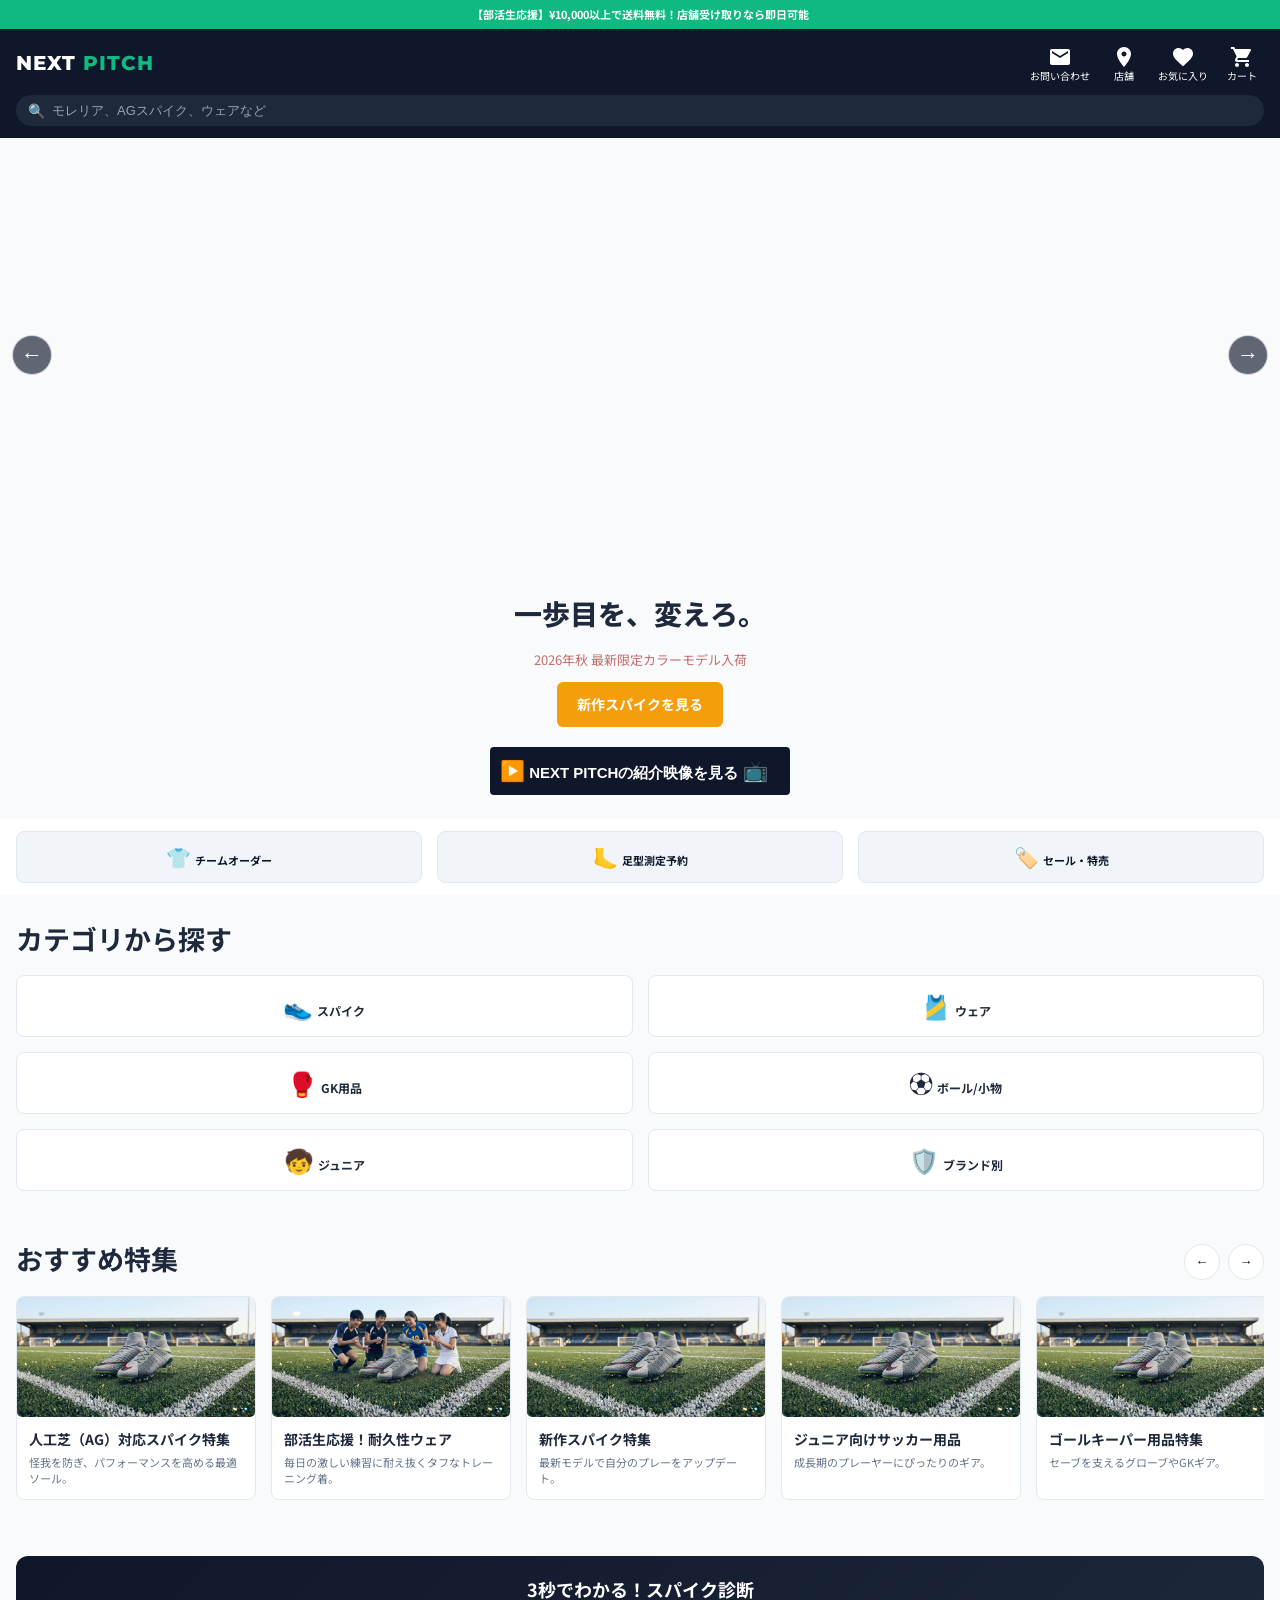
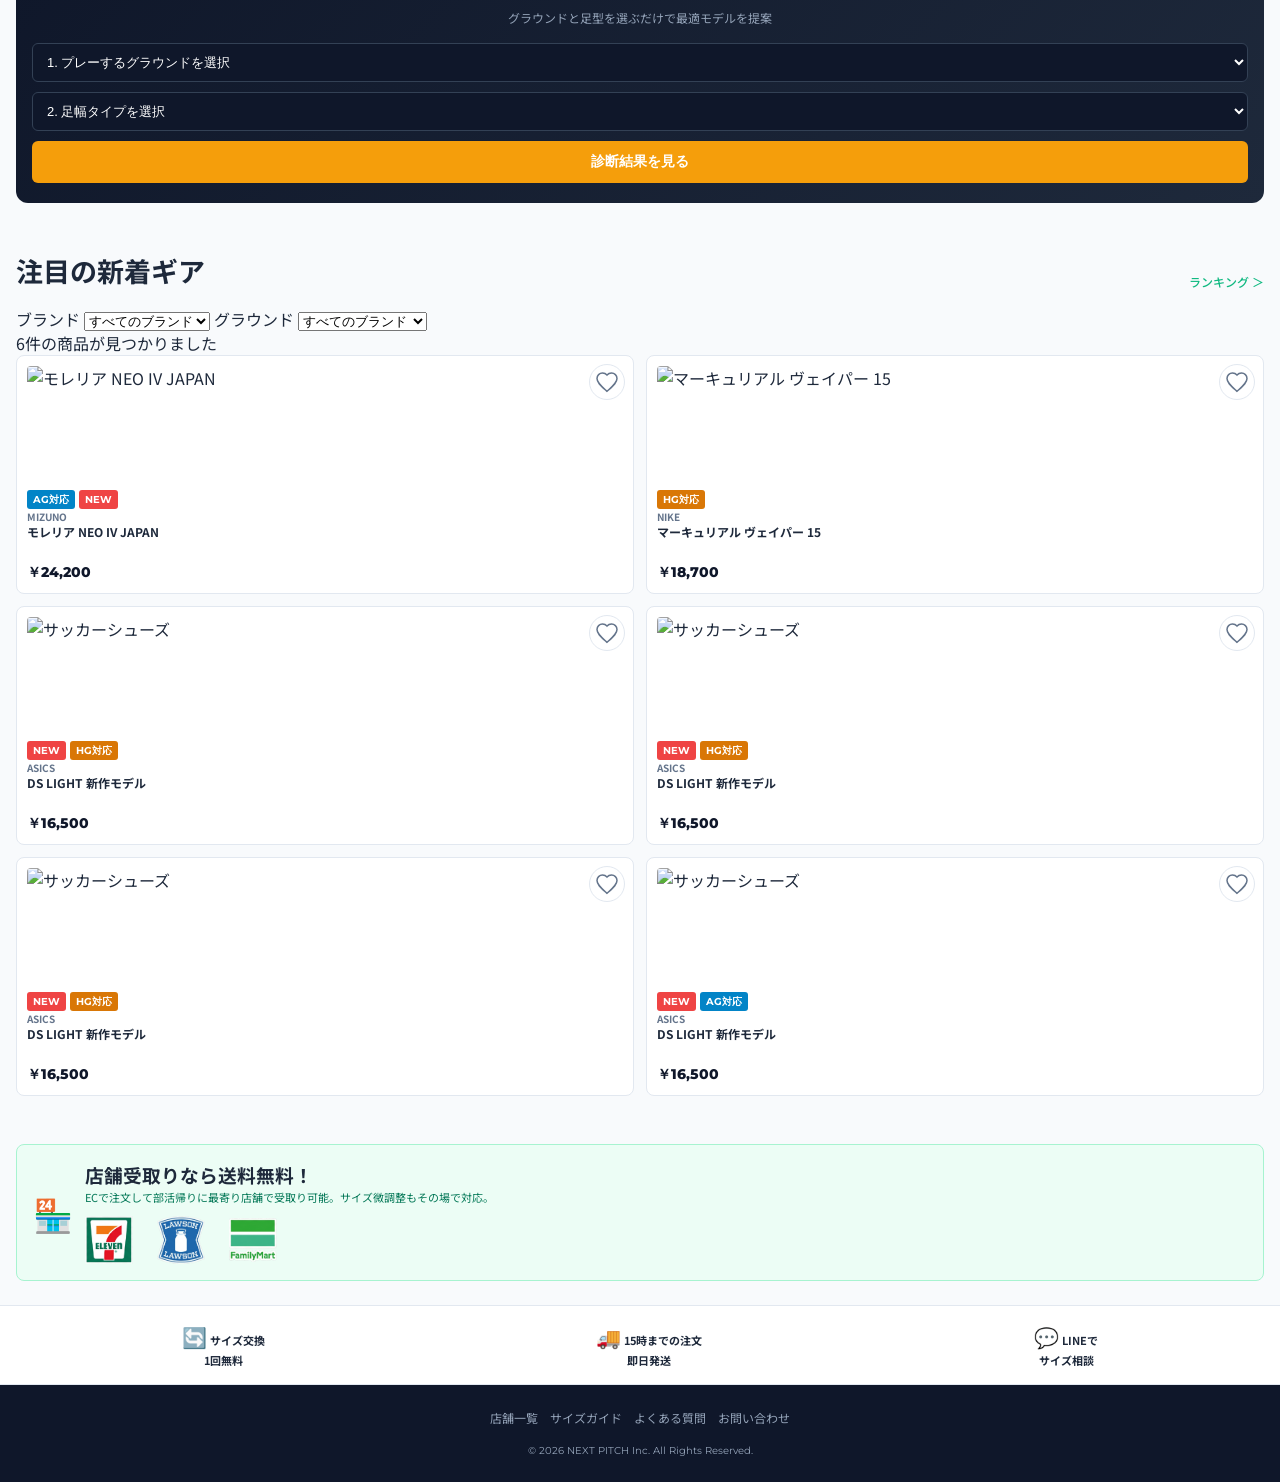
==== index.html @ 06f21513 "first commit" ====
<!DOCTYPE html>
<html lang="ja">

<head>
    <meta charset="UTF-8">
    <meta name="viewport" content="width=device-width, initial-scale=1.0">
    <title>NEXT PITCH | サッカー用品・オムニチャネルEC</title>
    <!-- Google Fonts: Noto Sans JP & Montserrat -->
    <link rel="preconnect" href="https://fonts.googleapis.com">
    <link rel="preconnect" href="https://fonts.gstatic.com" crossorigin>
    <link
        href="https://fonts.googleapis.com/css2?family=Montserrat:wght@700;800&family=Noto+Sans+JP:wght@400;500;700&display=swap"
        rel="stylesheet">
    <link rel="stylesheet" href="https://cdn.jsdelivr.net/npm/swiper@12/swiper-bundle.min.css">
    <!-- 外部CSSファイルの読み込み -->
    <link rel="stylesheet" href="style.css">
    <script src="https://cdn.jsdelivr.net/npm/swiper@12/swiper-bundle.min.js" defer></script>
    <script src="script.js" defer></script>
</head>

<body>
    <div id="videoOverlay" class="video-overlay is-hidden">
        <div class="video-container">
            <button id="closeBtn" class="close-btn">
                &times;
            </button>
            <video src="videos/NEXT PITCH_CM.mp4" muted playsinline controls alt="NEXT PITCHの紹介映像"></video>
        </div>
    </div>

    <!-- 1. 告知ヘッダー＆メインナビゲーション -->
    <div class="announcement-bar">
        【部活生応援】¥10,000以上で送料無料！店舗受け取りなら即日可能
    </div>

    <header class="header">
        <div class="header-inner">
            <div class="header-top">
                <a href="index.html" class="logo" aria-label="NEXT PITCH ホーム">NEXT <span>PITCH</span></a>

                <!-- 最小44px×44pxのタップ領域を担保したアイコンボタン群 -->
                <div class="header-icons">
                    <a href="contact.html" class="icon-btn" aria-label="お問い合わせ">
                        <svg class="icon-svg" xmlns="http://w3.org" viewBox="0 0 24 24">
                            <path fill="currentColor"
                                d="M20 4H4c-1.1 0-1.99.9-1.99 2L2 18c0 1.1.9 2 2 2h16c1.1 0 2-.9 2-2V6c0-1.1-.9-2-2-2zm0 4l-8 5-8-5V6l8 5 8-5v2z" />
                        </svg>
                        <span class="icon-label">お問い合わせ</span>
                    </a>
                    <a href="#" class="icon-btn" aria-label="店舗検索">
                        <svg class="icon-svg" viewBox="0 0 24 24">
                            <path fill="currentColor"
                                d="M12 2C8.13 2 5 5.13 5 9c0 5.25 7 13 7 13s7-7.75 7-13c0-3.87-3.13-7-7-7zm0 9.5c-1.38 0-2.5-1.12-2.5-2.5s1.12-2.5 2.5-2.5 2.5 1.12 2.5 2.5-1.12 2.5-2.5 2.5z" />
                        </svg>
                        <span class="icon-label">店舗</span>
                    </a>
                    <a href="#" class="icon-btn" aria-label="お気に入り">
                        <svg class="icon-svg" viewBox="0 0 24 24">
                            <path fill="currentColor"
                                d="M12 21.35l-1.45-1.32C5.4 15.36 2 12.28 2 8.5 2 5.42 4.42 3 7.5 3c1.74 0 3.41.81 4.5 2.09C13.09 3.81 14.76 3 16.5 3 19.58 3 22 5.42 22 8.5c0 3.78-3.4 6.86-8.55 11.54L12 21.35z" />
                        </svg>
                        <span class="icon-label">お気に入り</span>
                    </a>
                    <a href="#" class="icon-btn" aria-label="カート">
                        <svg class="icon-svg" viewBox="0 0 24 24">
                            <path fill="currentColor"
                                d="M7 18c-1.1 0-1.99.9-1.99 2S5.9 22 7 22s2-.9 2-2-.9-2-2-2zm10 0c-1.1 0-1.99.9-1.99 2s.89 2 1.99 2 2-.9 2-2-.9-2-2-2zm-9.83-3.25l.03-.12.9-1.63h7.45c.75 0 1.41-.41 1.75-1.03l3.58-6.49c.08-.14.12-.31.12-.48 0-.55-.45-1-1-1H5.21l-.94-2H1v2h2l3.6 7.59-1.35 2.45c-.16.28-.25.61-.25.96 0 1.1.9 2 2 2h12v-2H7.42c-.13 0-.25-.11-.25-.25z" />
                        </svg>
                        <span class="icon-label">カート</span>
                    </a>
                </div>
            </div>

            <!-- 高さ44pxの検索窓 -->
            <div class="search-box">
                <span class="search-icon">🔍</span>
                <input type="text" class="search-input" placeholder="モレリア、AGスパイク、ウェアなど">
            </div>
        </div>
    </header>

    <main>
        <!-- 2. ヒーローセクション -->
        <section class="hero hero-swiper swiper">
            <div class="swiper-wrapper">
                <div class="swiper-slide hero-slide hero-slide-1"></div>
                <div class="swiper-slide hero-slide hero-slide-2"></div>
                <div class="swiper-slide hero-slide hero-slide-3"></div>
            </div>

            <button type="button" class="hero-prev" aria-label="前の画像へ">←</button>
            <button type="button" class="hero-next" aria-label="次の画像へ">→</button>
            <div class="swiper-pagination hero-pagination"></div>
        </section>

        <div class="hero-actions">
            <!-- .hero-content -->
            <h1 class="hero-title">一歩目を、変えろ。</h1>
            <p class="hero-subtitle">2026年秋 最新限定カラーモデル入荷</p>
            <a href="#" class="btn btn-primary btn-touch">新作スパイクを見る</a>
            <button id="openVideoBtn" class="open-video-btn">
                <span class="video-logo">▶️</span>
                NEXT PITCHの紹介映像を見る
                <span class="play-logo">📺️</span>
            </button>
        </div>

        <!-- 3. クイックアクションバナー -->
        <section class="quick-actions">
            <a href="#" class="action-card">
                <span class="action-card-icon">👕</span>
                <span class="action-card-title">チームオーダー</span>
            </a>
            <a href="#" class="action-card">
                <span class="action-card-icon">🦶</span>
                <span class="action-card-title">足型測定予約</span>
            </a>
            <a href="#" class="action-card">
                <span class="action-card-icon">🏷️</span>
                <span class="action-card-title">セール・特売</span>
            </a>
        </section>

        <!-- 4. 直感カテゴリナビゲーション -->
        <section class="section-padding">
            <div class="section-title">
                <h2>カテゴリから探す</h2>
            </div>
            <div class="category-grid">
                <a href="#" class="category-item">
                    <span class="category-icon">👟</span>
                    <span class="category-name">スパイク</span>
                </a>
                <a href="#" class="category-item">
                    <span class="category-icon">🎽</span>
                    <span class="category-name">ウェア</span>
                </a>
                <a href="#" class="category-item">
                    <span class="category-icon">🥊</span>
                    <span class="category-name">GK用品</span>
                </a>
                <a href="#" class="category-item">
                    <span class="category-icon">⚽</span>
                    <span class="category-name">ボール/小物</span>
                </a>
                <a href="#" class="category-item">
                    <span class="category-icon">🧒</span>
                    <span class="category-name">ジュニア</span>
                </a>
                <a href="#" class="category-item">
                    <span class="category-icon">🛡️</span>
                    <span class="category-name">ブランド別</span>
                </a>
            </div>
        </section>

        <!-- 5. 特集・キャンペーン（スライド） -->
        <section class="section-padding bg-white border-tb">

            <div class="section-title">
                <h2>おすすめ特集</h2>

                <div class="slider-controls">
                    <button type="button" id="featurePrev" aria-label="前の特集を見る">
                        ←
                    </button>
                    <button type="button" id="featureNext" aria-label="次の特集を見る">
                        →
                    </button>
                </div>

            </div>

            <div class="horizontal-scroll">
                <a href="#" class="feature-card">
                    <div class="feature-img feature-img-1"></div>
                    <div class="feature-body">
                        <div class="feature-title">人工芝（AG）対応スパイク特集</div>
                        <div class="feature-desc">怪我を防ぎ、パフォーマンスを高める最適ソール。</div>
                    </div>
                </a>
                <a href="#" class="feature-card">
                    <div class="feature-img feature-img-2"></div>
                    <div class="feature-body">
                        <div class="feature-title">部活生応援！耐久性ウェア</div>
                        <div class="feature-desc">毎日の激しい練習に耐え抜くタフなトレーニング着。</div>
                    </div>
                </a>
                <a href="#" class="feature-card">
                    <div class="feature-img feature-img-3"></div>
                    <div class="feature-body">
                        <div class="feature-title">新作スパイク特集</div>
                        <div class="feature-desc">最新モデルで自分のプレーをアップデート。</div>
                    </div>
                </a><a href="#" class="feature-card">
                    <div class="feature-img feature-img-4"></div>
                    <div class="feature-body">
                        <div class="feature-title">ジュニア向けサッカー用品</div>
                        <div class="feature-desc">成長期のプレーヤーにぴったりのギア。</div>
                    </div>
                </a>
                <a href="#" class="feature-card">
                    <div class="feature-img feature-img-5"></div>
                    <div class="feature-body">
                        <div class="feature-title">ゴールキーパー用品特集</div>
                        <div class="feature-desc">セーブを支えるグローブやGKギア。</div>
                    </div>
                </a>
                <a href="#" class="feature-card">
                    <div class="feature-img feature-img-6"></div>
                    <div class="feature-body">
                        <div class="feature-title">トレーニング小物特集</div>
                        <div class="feature-desc">日々の練習に役立つアイテムをチェック。</div>
                    </div>
                </a>
            </div>
        </section>

        <!-- 6. 対話型スパイク診断 -->
        <section class="section-padding">
            <div class="finder-box">
                <h2 class="finder-title">3秒でわかる！スパイク診断</h2>
                <p class="finder-desc">グラウンドと足型を選ぶだけで最適モデルを提案</p>

                <select class="finder-select" aria-label="グラウンドを選択">
                    <option>1. プレーするグラウンドを選択</option>
                    <option>土グラウンド (HG)</option>
                    <option>人工芝 (AG)</option>
                    <option>天然芝 (FG)</option>
                </select>

                <select class="finder-select" aria-label="足幅タイプを選択">
                    <option>2. 足幅タイプを選択</option>
                    <option>標準 (2E)</option>
                    <option>幅広・甲高 (3E/4E)</option>
                    <option>わからない・足型測定したい</option>
                </select>

                <button class="btn btn-primary btn-block btn-touch">診断結果を見る</button>
            </div>
        </section>

        <!-- 7. 新着アイテム・人気商品 -->
        <section class="section-padding bg-white">
            <div class="section-title">
                <h2>注目の新着ギア</h2>
                <a href="#" class="more-link">ランキング ＞</a>
            </div>

            <div class="product-filters">
                <label for="brandFilter">ブランド</label>
                <select id="brandFilter">
                    <option value="">すべてのブランド</option>
                    <option value="MIZUNO">MIZUNO</option>
                    <option value="NIKE">NIKE</option>
                    <option value="ASICS">ASICS</option>
                </select>

                <label for="groundFilter">グラウンド</label>
                <select id="groundFilter">
                    <option value="">すべてのブランド</option>
                    <option value="hg">土グラウンド(HG)</option>
                    <option value="ag">人工芝(AG)</option>
                </select>

                <p id="resultCount" area-live="polite">
                    商品を読み込んでいます...
                </p>

            </div>

            <div id="productsContainer" class="product-grid">
                <!-- <div class="product-card">
                    <a href="#" class="product-link" aria-label="モレリア NEO IV JAPAN">
                        <div class="product-img-wrap">
                            <img src="https://images.unsplash.com/photo-1542291026-7eec264c27ff?auto=format&fit=crop&w=300&q=80"
                                alt="モレリア NEO IV JAPAN" class="product-img">
                        </div>
                        <div class="product-badges">
                            <span class="badge badge-ag">AG対応</span>
                            <span class="badge badge-new">NEW</span>
                        </div>
                        <div class="product-brand">MIZUNO</div>
                        <div class="product-name">モレリア NEO IV JAPAN</div>
                        <div class="product-price">¥24,200</div>
                    </a> -->
                <!-- 押しやすい44pxのハート型ボタン -->
                <!-- <button class="fav-btn" aria-label="お気に入りに追加"><svg id="my-heart" viewBox="0 0 24 24" width="50"
                            height="20" style="cursor: pointer; user-select: none;">
                            <path
                                d="M12 21.35l-1.45-1.32C5.4 15.36 2 12.28 2 8.5 2 5.42 4.42 3 7.5 3c1.74 0 3.41.81 4.5 2.09C13.09 3.81 14.76 3 16.5 3 19.58 3 22 5.42 22 8.5c0 3.78-3.4 6.86-8.55 11.54L12 21.35z"
                                fill="transparent" stroke="black" stroke-width="1" />
                        </svg></button>
                </div> -->

                <!-- <div class="product-card">
                    <a href="#" class="product-link" aria-label="マーキュリアル ヴェイパー 15">
                        <div class="product-img-wrap">
                            <img src="https://images.unsplash.com/photo-1511556532299-8f662fc26c06?auto=format&fit=crop&w=300&q=80"
                                alt="マーキュリアル ヴェイパー 15" class="product-img">
                        </div>
                        <div class="product-badges">
                            <span class="badge badge-hg">HG対応</span>
                        </div>
                        <div class="product-brand">NIKE</div>
                        <div class="product-name">マーキュリアル ヴェイパー 15</div>
                        <div class="product-price">¥18,700</div>
                    </a>
                    <button class="fav-btn" aria-label="お気に入りに追加"><svg id="my-heart2" viewBox="0 0 24 24" width="50"
                            height="20" style="cursor: pointer; user-select: none;">
                            <path
                                d="M12 21.35l-1.45-1.32C5.4 15.36 2 12.28 2 8.5 2 5.42 4.42 3 7.5 3c1.74 0 3.41.81 4.5 2.09C13.09 3.81 14.76 3 16.5 3 19.58 3 22 5.42 22 8.5c0 3.78-3.4 6.86-8.55 11.54L12 21.35z"
                                fill="transparent" stroke="black" stroke-width="1" />
                        </svg></button>
                </div> -->
            </div>
        </section>

        <!-- 8. 実店舗連携 (オムニチャネル) -->
        <section class="section-padding">
            <div class="omni-banner">
                <span class="omni-icon">🏪</span>
                <div class="omni-text">
                    <h3>店舗受取りなら送料無料！</h3>
                    <p>ECで注文して部活帰りに最寄り店舗で受取り可能。サイズ微調整もその場で対応。</p>
                    <div class="logo-container">
                        <img src="images/セブンイレブン ロゴ 透過.png" alt="セブンイレブンロゴ画像" width="40" height="40">
                        <img src="images/ローソン ロゴ透過.png" alt="ローソンロゴ画像" width="40" height="40">
                        <img src="images/ファミリーマート ロゴ透過.png" alt="ファミリーマートロゴ画像" width="40" height="40">
                    </div>
                </div>
            </div>
        </section>
    </main>

    <!-- 11. 顧客安心保証 ＆ フッター -->
    <div class="guarantee-box">
        <div class="guarantee-item">
            <span class="guarantee-icon">🔄</span>
            <span>サイズ交換<br>1回無料</span>
        </div>
        <div class="guarantee-item">
            <span class="guarantee-icon">🚚</span>
            <span>15時までの注文<br>即日発送</span>
        </div>
        <div class="guarantee-item">
            <span class="guarantee-icon">💬</span>
            <span>LINEで<br>サイズ相談</span>
        </div>
    </div>

    <footer class="footer">
        <nav class="footer-nav">
            <a href="#" class="footer-link">店舗一覧</a>
            <a href="#" class="footer-link">サイズガイド</a>
            <a href="#" class="footer-link">よくある質問</a>
            <a href="contact.html" class="footer-link">お問い合わせ</a>
        </nav>
        <div class="footer-copy">
            &copy; 2026 NEXT PITCH Inc. All Rights Reserved.
        </div>
    </footer>

    <!-- 商品詳細モーダル -->
    <div id="productModal" class="modal-overlay is-hidden" area-hidden="true">

        <section class="product-modal" role="dialog" aria-modal="true" aria-labelledby="modalProductName">

            <button type="button" id="closeProductModal" class="modal-close" aria-label="商品詳細を閉じる">
                &times;
            </button>

            <img src="" alt="" id="modalProductImage" class="modal-product-image">

            <p id="modalProductBrand" class="modal-product-brand"></p>

            <h2 id="modalProductName" class="modal-product-name"></h2>

            <p id="modalProductPrice" class="product-price"></p>

            <div id="modalProductBadges" class="product-badges"></div>


            <p class="modal-note">
                商品の詳しい仕様やサイズは、商品情報をご確認ください。
            </p>
        </section>

    </div>

</body>

</html>
---- style.css ----
*,
*::before,
*::after {
    margin: 0;
    padding: 0;
    box-sizing: border-box;
}


/* ==========================================
       1. デザインシステム・リセット (トーン＆マナー)
       ========================================== */
:root {
    /* カラーパレット */
    --main-color: #0F172A;
    /* ディープネイビー (60%) */
    --base-bg: #F8FAFC;
    /* クリーンホワイト/ライトグレー (30%) */
    --card-bg: #FFFFFF;
    --accent-green: #10B981;
    /* フィールドグリーン (10%) */
    --accent-orange: #F59E0B;
    /* エナジーオレンジ */
    --text-dark: #1E293B;
    --text-muted: #64748B;
    --border-color: #E2E8F0;
    /* 透明度 */
    --opa: .6;

    /* タイポグラフィ */
    --font-ja: 'Noto Sans JP', sans-serif;
    --font-en: 'Montserrat', sans-serif;
}

/* * {
    box-sizing: border-box;
    margin: 0;
    padding: 0;
} */

body {
    font-family: var(--font-ja);
    background-color: var(--base-bg);
    color: var(--text-dark);
    line-height: 1.5;
    /* スマホビュー表示の調整 (最大幅24.375remで中央寄せ) */
    max-width: 24.375rem;
    margin: 0 auto;
    box-shadow: 0 0 1.25rem rgba(0, 0, 0, 0.1);
    position: relative;
}

a {
    text-decoration: none;
    color: inherit;
}

ul {
    list-style: none;
}

img {
    max-width: 100%;
    height: auto;
    display: block;
}

/* オーバーレイ（半透明のグレー背景） */
.video-overlay {
    position: fixed;
    top: 0;
    left: 0;
    width: 100%;
    height: 100vh;
    height: 100dvh;
    background-color: rgba(0, 0, 0, 0.7);
    display: flex;
    justify-content: center;
    align-items: center;
    z-index: 9999;
    opacity: 1;
    transition: opacity .3s ease;
}

/* 動画のコンテナ（サイズ調整） */
.video-container {
    display: flex;
    justify-self: center;
    align-items: center;
    position: relative;
    width: 90vw;
    height: 90vh;
    max-width: calc(100dvh - 2rem);
}

/* ビデオ本体 */
.video-container video {
    width: 100%;
    height: auto;
    min-height: calc(100dvh -2rem);
    object-fit: contain;
    display: block;
    border-radius: .5rem;
    /* box-shadow: 0 .25rem 1.25rem rgba(0, 0, 0, .5) */
}

/* 閉じるボタン */
.close-btn {
    position: absolute;
    width: 3rem;
    height: 3rem;
    background-color: rgba(15, 23, 42, 0.9);
    top: -2.5rem;
    right: 0;
    background: none;
    border: .125rem solid #ffffff;
    border-radius: 50%;
    color: var(--card-bg);
    font-size: 2.25rem;
    cursor: pointer;
    line-height: 1;
    z-index: 2;
}

.close-btn:hover {
    color: #ccc;
}

.open-video-btn {
    padding: .75rem 0;
    font-size: .9375rem;
    font-weight: bold;
    color: #fff;
    background-color: var(--main-color);
    border: none;
    border-radius: .25rem;
    cursor: pointer;
    transition: background-color 0.2s ease;
    min-width: 18.75rem;
    display: block;
    margin: 0;
    text-align: left;
    padding-left: .625rem;
}

/* フェードアウト用のクラス */
.video-overlay.is-hidden {
    opacity: 0;
    pointer-events: none;
}


/* 共通ボタン */
.btn {
    display: inline-flex;
    align-items: center;
    justify-content: center;
    padding: .75rem 1.25rem;
    border-radius: .375rem;
    font-weight: 700;
    font-size: .875rem;
    border: none;
    cursor: pointer;
    transition: opacity 0.2s;
}

.btn:active {
    opacity: 0.8;
}

.btn-primary {
    background-color: var(--accent-orange);
    color: #FFFFFF;
}

.btn-secondary {
    background-color: var(--main-color);
    color: #FFFFFF;
}

.btn-block {
    width: 100%;
}

/* バッジ */
.badge {
    display: inline-block;
    padding: .125rem .375rem;
    font-size: .625rem;
    font-weight: 700;
    border-radius: .1875rem;
    color: #FFF;
    font-family: var(--font-en);
}

.badge-ag {
    background-color: #0284C7;
}

.badge-hg {
    background-color: #D97706;
}

.badge-new {
    background-color: #EF4444;
}

/* ==========================================
       2. 各UIブロックのスタイル定義
       ========================================== */

/* [1] 告知ヘッダー＆メインナビ */
.announcement-bar {
    background-color: var(--accent-green);
    color: #FFFFFF;
    font-size: .6875rem;
    font-weight: 700;
    text-align: center;
    padding: .375rem .625rem;
}

.header {
    background-color: var(--main-color);
    padding: .75rem 1rem;
    position: sticky;
    top: 0;
    z-index: 100;
}

.header-top {
    display: flex;
    justify-content: space-between;
    align-items: center;
    margin-bottom: .625rem;
}

.logo {
    font-family: var(--font-en);
    font-size: 1.25rem;
    font-weight: 800;
    color: #FFFFFF;
    letter-spacing: .0625rem;
}

.logo span {
    color: var(--accent-green);
}

.header-icons {
    display: flex;
    gap: .75rem;
    align-items: center;
}

.search-box {
    position: relative;
}

.search-input {
    width: 100%;
    padding: .5rem .75rem .5rem 2.25rem;
    border-radius: 1.25rem;
    border: none;
    font-size: .8125rem;
    outline: none;
    background-color: #1E293B;
    color: #FFFFFF;
}

.search-input::placeholder {
    color: #94A3B8;
}

.search-icon {
    position: absolute;
    left: .75rem;
    top: 50%;
    transform: translateY(-50%);
    color: #94A3B8;
    font-size: .875rem;
}

/* [2] ヒーローセクション */
.hero {
    position: relative;
    /* background-image: url(images/NEXT_PITCH_ヒーロー画像.jpg); */
    background-position-x: -41.875rem;
    background-position-y: -15.9375rem;
    background-repeat: no-repeat;
    width: 100%;
    height: 20rem;
    display: flex;
    flex-direction: column;
    justify-content: flex-end;
    padding: 1.5rem 1rem;
    color: #FFFFFF;
}

.hero-title {
    font-size: 1.75rem;
    font-weight: 800;
    line-height: 1.2;
    margin-bottom: .5rem;
}

.hero-subtitle {
    font-size: .8125rem;
    color: #c76c6c;
    margin-bottom: 1rem;
}

.open-video-btn {
    margin-top: .5rem;
}

.video-logo,
.play-logo {
    font-size: 1.25rem;
}

/* ヒーロースライダー全体 */
.hero-swiper {
    position: relative;
    overflow: hidden;
    padding: 0;
    display: block;
    width: 100%;
}

/* 各スライドの共通設定 */
.hero-swiper .hero-slide {
    width: 100%;
    height: 100%;
    flex-shrink: 0;
    background-size: cover;
    background-position: center;
    background-repeat: no-repeat;
}

/* 1枚目の画像 */
.hero-swiper .hero-slide-1 {
    background-image: url(images/NEXT_PITCH_ヒーロー画像.jpg);
}

/* 2枚目の画像 */
.hero-swiper .hero-slide-2 {
    background-image: url(images/NEXT_PITCH_ヒーロー画像2.jpg);
}

/* 3枚目の画像 */
.hero-swiper .hero-slide-3 {
    background-image: url(images/NEXT_PITCH_ヒーロー画像3.png);
}

/* 文字を背景画像より手前に表示 */
.hero-swiper .hero-content {
    position: absolute;
    z-index: 2;
    top: 50%;
    left: 0;
    transform: translateY(-50%);
    width: 100%;
}

/* カルーセル下のボタンエリア */
.hero-actions {
    display: flex;
    flex-direction: column;
    align-items: center;
    gap: 12px;
    padding: 24px 16px;
    background-color: var(--base-bg);
}

/* 説明文の余白を調整 */
.hero-actions .hero-subtitle {
    margin: 0;
    text-align: center;
}

/* 左右の矢印 */
.hero-swiper .hero-prev,
.hero-swiper .hero-next {
    position: absolute;
    z-index: 3;
    top: 50%;
    transform: translateY(-50%);
    width: 2.5rem;
    height: 2.5rem;
    border: .0625rem solid rgba(255, 255, 255, 0.7);
    border-radius: 50%;
    background-color: rgba(15, 23, 42, 0.65);
    color: #ffffff;
    font-size: 22px;
    cursor: pointer;
}

/* スライドを横幅いっぱいに表示する */
.hero-swiper .swiper-wrapper {
    padding: 0;
    margin: 0;
}

.hero-swiper .hero-prev {
    left: 12px;
}

.hero-swiper .hero-next {
    right: 12px;
}

/* ページネーションのドット */
.hero-swiper .hero-pagination {
    position: absolute;
    z-index: 10;
    bottom: 12px;
    left: 0;
    width: 100%;
    text-align: center;
}

/* Swiperのドットの色 */
.hero-swiper .swiper-pagination-bullet {
    background-color: #ffffff;
    opacity: .65;
}

/* 選択中のドット */
.hero-swiper .swiper-pagination-bullet-active {
    opacity: 1;
}

/* [3] クイックアクションバナー */
.quick-actions {
    display: grid;
    grid-template-columns: repeat(1, 1fr);
    gap: .5rem;
    padding: .75rem 1rem;
    background-color: #FFFFFF;
}

.action-card {
    background-color: #F1F5F9;
    border-radius: .5rem;
    padding: .625rem .375rem;
    text-align: center;
    border: .0625rem solid var(--border-color);
}

.action-card-icon {
    font-size: 1.25rem;
    margin-bottom: .25rem;
}

.action-card-title {
    font-size: .6875rem;
    font-weight: 700;
    color: var(--main-color);
}

/* [4] 直感カテゴリナビ */
.section-padding {
    width: 100%;
    padding: 1.5rem 1rem;
}

.section-title {
    font-size: 1.125rem;
    font-weight: 700;
    margin-bottom: 1rem;
    display: flex;
    justify-content: space-between;
    align-items: flex-end;
}

.section-title .more-link {
    font-size: .75rem;
    color: var(--accent-green);
    font-weight: 500;
}

.category-grid {
    display: grid;
    grid-template-columns: repeat(2, 1fr);
    gap: .625rem;
}

.category-item {
    background: var(--card-bg);
    border-radius: .5rem;
    padding: .75rem;
    text-align: center;
    border: .0625rem solid var(--border-color);
}

.category-icon {
    font-size: 1.5rem;
    margin-bottom: .375rem;
}

.category-name {
    font-size: .75rem;
    font-weight: 700;
}

/* [5] 特集・キャンペーン（横スライド） */
.horizontal-scroll {
    display: flex;
    gap: .75rem;
    overflow-x: auto;
    padding-bottom: .5rem;
    scrollbar-width: none;
    scroll-snap-type: x mandatory;
    scroll-behavior: smooth;
}

.horizontal-scroll::-webkit-scrollbar {
    display: none;
    /* Chrome/Safari */
}

.feature-card {
    flex: 0 0 15rem;
    min-width: 0;
    background-color: var(--card-bg);
    border-radius: .5rem;
    overflow: hidden;
    border: .0625rem solid var(--border-color);
    scroll-snap-align: start;
}

/* 特集スライダーの操作ボタン */
.slider-controls {
    display: flex;
    gap: .5rem;
    flex-shrink: 0;
}

.slider-controls button {
    width: 2.25rem;
    height: 2.25rem;
    border: .0625rem solid var(--border-color);
    border-radius: 50%;
    background-color: #ffffff;
    color: var(--main-color);
    cursor: pointer;
}

.slider-controls button:hover {
    background-color: #F1F5F9;
}

.feature-img {
    background-image: url(images/人工芝スパイク特集画像.jpg);
    height: 7.5rem;
    background-size: cover;
    background-position: center;
    border-radius: .3125rem;
}

.feature-img-2 {
    background-image: url(images/部活生応援！耐久性ウェア画像.jpg);
    height: 7.5rem;
    background-size: cover;
    background-position: center;
    border-radius: .3125rem;
}

.feature-body {
    padding: .75rem;
}

.feature-title {
    font-size: .875rem;
    font-weight: 700;
    margin-bottom: .25rem;
}

.feature-desc {
    font-size: .6875rem;
    color: var(--text-muted);
}

/* [6] 対話型スパイク診断 */
.finder-box {
    background: linear-gradient(135deg, var(--main-color), #1E293B);
    border-radius: .75rem;
    padding: 1.25rem 1rem;
    color: #FFFFFF;
    text-align: center;
}

.finder-title {
    font-size: 1.125rem;
    font-weight: 700;
    margin-bottom: .375rem;
}

.finder-desc {
    font-size: .75rem;
    color: #94A3B8;
    margin-bottom: 1rem;
}

.finder-select {
    width: 100%;
    padding: .625rem;
    border-radius: .375rem;
    border: .0625rem solid #334155;
    background-color: #0F172A;
    color: #FFF;
    font-size: .8125rem;
    margin-bottom: .625rem;
}

/* [7] 新着・人気アイテム */
.product-grid {
    display: grid;
    grid-template-columns: repeat(2, 1fr);
    gap: .75rem;
}

.product-card {
    background: var(--card-bg);
    border-radius: .5rem;
    padding: .625rem;
    border: .0625rem solid var(--border-color);
    position: relative;
}

.product-fav {
    position: absolute;
    top: .625rem;
    right: .625rem;
    color: #94A3B8;
    font-size: 1rem;
}

.product-img {
    width: 100%;
    height: 6.875rem;
    object-fit: cover;
    border-radius: .25rem;
    margin-bottom: .5rem;
}

.product-brand {
    font-size: .625rem;
    color: var(--text-muted);
    font-weight: 700;
    text-transform: uppercase;
}

.product-name {
    font-size: .75rem;
    font-weight: 700;
    line-height: 1.3;
    height: 2rem;
    overflow: hidden;
    margin-bottom: .375rem;
}

.product-price {
    font-family: var(--font-en);
    font-size: .875rem;
    font-weight: 800;
    color: var(--main-color);
}

/* [8] 実店舗連携 (オムニチャネル) */
.omni-banner {
    background-color: #ECFDF5;
    border: .0625rem solid #A7F3D0;
    border-radius: .5rem;
    padding: 1rem;
    display: flex;
    align-items: center;
    gap: .75rem;
}

.omni-icon {
    font-size: 2rem;
    color: var(--accent-green);
}

.logo-container {
    display: flex;
    justify-content: center;
    align-items: center;
    flex-wrap: wrap;
    gap: 1rem;
    align-items: center;
    margin: 0;
}

.omni-text {
    width: 100%;
}

.omni-text h4 {
    font-size: .875rem;
    font-weight: 700;
    color: #065F46;
}

.omni-text p {
    font-size: .6875rem;
    color: #047857;
    padding-bottom: .625rem;
}

/* ==========================================
   お問い合わせ（Contact）専用スタイル
   ========================================== */

/* ページヘッダー */
.contact-page {
    background-color: var(--base-bg);
}

.contact-header {
    text-align: center;
    margin-bottom: 1.25rem;
}

.page-title {
    font-family: var(--font-en);
    font-size: 1.625rem;
    font-weight: 800;
    color: var(--main-color);
    letter-spacing: .0625rem;
    line-height: 1.1;
}

.page-subtitle {
    font-size: .8125rem;
    color: var(--text-muted);
    margin-top: .25rem;
}

/* FAQ案内バナー */
.faq-banner {
    background-color: #ECFDF5;
    border: .0625rem solid #A7F3D0;
    border-radius: .5rem;
    padding: .875rem;
    margin-bottom: 1.5rem;
    text-align: center;
}

.faq-banner-text {
    font-size: .75rem;
    color: #065F46;
    margin-bottom: .625rem;
    line-height: 1.4;
}

/* フォームブロック */
.contact-form {
    background-color: var(--card-bg);
    border: .0625rem solid var(--border-color);
    border-radius: .75rem;
    padding: 1.25rem 1rem;
    box-shadow: 0 .125rem .5rem rgba(0, 0, 0, 0.04);
}

.form-group {
    margin-bottom: 1.125rem;
}

.form-label {
    display: block;
    font-size: .8125rem;
    font-weight: 700;
    color: var(--main-color);
    margin-bottom: .375rem;
}

.required {
    background-color: #EF4444;
    color: #FFFFFF;
    font-size: .625rem;
    font-weight: 700;
    padding: .125rem .375rem;
    border-radius: .1875rem;
    margin-left: .375rem;
    vertical-align: middle;
}

.optional {
    background-color: #94A3B8;
    color: #FFFFFF;
    font-size: .625rem;
    font-weight: 700;
    padding: .125rem .375rem;
    border-radius: .1875rem;
    margin-left: .375rem;
    vertical-align: middle;
}

/* フォーム入力要素共通 */
.form-control {
    width: 100%;
    min-height: 2.75rem;
    /* タップ領域確保 */
    padding: .625rem .75rem;
    border: .0625rem solid var(--border-color);
    border-radius: .375rem;
    font-family: var(--font-ja);
    font-size: .875rem;
    color: var(--text-dark);
    background-color: #F8FAFC;
    transition: border-color 0.2s, background-color 0.2s;
    outline: none;
}

.form-control:focus {
    border-color: var(--accent-green);
    background-color: #FFFFFF;
}

.form-control::placeholder {
    color: #94A3B8;
    font-size: .75rem;
}

/* テキストエリア */
.form-control.textarea {
    min-height: 7.5rem;
    resize: vertical;
    line-height: 1.5;
}

/* セレクトボックスの矢印デザイン */
select.form-control {
    appearance: none;
    -webkit-appearance: none;
    background-image: url("data:image/svg+xml;charset=UTF-8,%3csvg xmlns='http://www.w3.org/2000/svg' viewBox='0 0 24 24' fill='%2364748B'%3e%3cpath d='M7 10l5 5 5-5z'/%3e%3c/svg%3e");
    background-repeat: no-repeat;
    background-position: right .625rem center;
    background-size: 1.25rem;
    padding-right: 2.25rem;
}

/* プライバシーチェック */
.privacy-check {
    margin-top: 1.5rem;
    text-align: center;
}

.checkbox-label {
    display: inline-flex;
    align-items: center;
    gap: .5rem;
    font-size: .8125rem;
    color: var(--text-dark);
    cursor: pointer;
}

.checkbox-label input[type="checkbox"] {
    width: 1.125rem;
    height: 1.125rem;
    accent-color: var(--accent-green);
    cursor: pointer;
}

.inline-link {
    color: var(--accent-green);
    text-decoration: underline;
    font-weight: 500;
}

.submit-btn {
    margin-top: .75rem;
    font-size: .9375rem;
    min-height: 3rem;
}

/* サポート情報 */
.support-info {
    margin-top: 1.5rem;
    padding: 1rem;
    background-color: var(--card-bg);
    border-radius: .5rem;
    border: .0625rem solid var(--border-color);
    text-align: center;
}

.support-title {
    font-size: .8125rem;
    font-weight: 700;
    color: var(--main-color);
    margin-bottom: .25rem;
}

.support-detail {
    font-size: .75rem;
    font-weight: 700;
    color: var(--text-dark);
    margin-bottom: .375rem;
}

.support-note {
    font-size: .6875rem;
    color: var(--text-muted);
    line-height: 1.4;
}

/* [11] フッター・保証 */
.guarantee-box {
    background-color: #FFFFFF;
    border-top: .0625rem solid var(--border-color);
    border-bottom: .0625rem solid var(--border-color);
    padding: 1rem;
    display: flex;
    justify-content: space-around;
    text-align: center;
}

.guarantee-item {
    font-size: .6875rem;
    font-weight: 700;
}

.guarantee-icon {
    font-size: 1.25rem;
    color: var(--accent-orange);
    margin-bottom: .25rem;
}

.footer {
    background-color: var(--main-color);
    color: #94A3B8;
    padding: 1.5rem 1rem;
    font-size: .75rem;
    text-align: center;
}

.footer-links {
    display: flex;
    flex-wrap: wrap;
    justify-content: center;
    gap: .75rem;
    margin-bottom: 1rem;
}

.footer-copy {
    font-family: var(--font-en);
    font-size: .625rem;
}

/* フッターナビゲーション */
.footer-nav {
    display: flex;
    flex-wrap: wrap;
    justify-content: center;
    gap: .75rem;
    margin-bottom: 1rem;
}

.footer-link {
    color: #94A3B8;
}

/* タップ領域を確保しつつ配置を整える */
.icon-btn {
    display: flex;
    flex-direction: column;
    align-items: center;
    justify-content: center;
    min-width: 2.75rem;
    min-height: 2.75rem;
    color: #FFFFFF;
    text-decoration: none;
}

/* SVGアイコンのサイズを1.5rem×1.5remに統一 */
.icon-svg {
    width: 1.5rem;
    height: 1.5rem;
    display: block;
}

.icon-label {
    font-size: .625rem;
    margin-top: .125rem;
    line-height: 1;
}

/* ------------------------------------------
   その他の微修整（クラス名の整合性確保）
   ------------------------------------------ */

/* 商品カード内のお気に入りボタン（ハート） */
.fav-btn {
    position: absolute;
    top: .5rem;
    right: .5rem;
    width: 2.25rem;
    height: 2.25rem;
    border-radius: 50%;
    background: rgba(255, 255, 255, 0.9);
    border: .0625rem solid var(--border-color);
    display: flex;
    align-items: center;
    justify-content: center;
    font-size: 1rem;
    color: var(--text-muted);
    cursor: pointer;
}

/* 商品詳細モーダルの背景 */
.modal-overlay {
    position: fixed;
    inset: 0;
    z-index: 10000;
    display: flex;
    align-items: center;
    justify-content: center;
    padding: 1.25rem;
    background-color: rgba(15, 23, 42, .7);
    opacity: 1;
    visibility: visible;
    transition: opacity .25s ease;
}

/* 非表示状態 */
.modal-overlay.is-hidden {
    opacity: 0;
    visibility: hidden;
    pointer-events: none;
}

/* 商品詳細のパネル */
.product-modal {
    position: relative;
    width: 100%;
    max-width: 26.25rem;
    max-height: 85vh;
    overflow-y: auto;
    padding: 1.5rem 1.25rem;
    background-color: #FFF;
    border-radius: .75rem;
    box-shadow: 0 .625rem 2.5rem rgba(0, 0, 0, .25);
}

/* 商品画像 */
.modal-product-image {
    width: 100%;
    height: 13.75rem;
    object-fit: contain;
    margin-bottom: .9375rem;
}

/* 閉じるボタン */
.modal-close {
    position: absolute;
    top: .5rem;
    right: .75rem;
    z-index: 1;
    width: 2.75rem;
    height: 2.75rem;
    border: none;
    border-radius: 50%;
    background-color: #F1F5F9;
    color: #0F172A;
    font-size: 1.875rem;
    cursor: pointer;
}

/* 商品名 */
#modalProductName {
    margin: .5rem 0;
    font-size: 1.125rem;
    line-height: 1.5;
}

/* 商品価格 */
#modalProductPrice {
    margin: .75rem 0;
    font-size: 1.375rem;
}

/* バッジ */
#modalProductBadges {
    display: flex;
    flex-wrap: wrap;
    gap: .375rem;
    margin-top: .75rem;
}

/* 商品の補足 */
.modal-note {
    margin-top: 1.25rem;
    color: #64748B;
    font-size: .75rem;
    line-height: 1.7;
}

@media (min-width:48rem) {
    body {
        max-width: 48rem;
        margin: 0 auto;
    }

    .hero {
        background-position-x: -26.125rem;
        background-position-y: -10.9375rem;
    }

    .product-img {
        object-fit: contain;
    }

    .logo-container {
        justify-content: flex-start;
    }

    .quick-actions {
        display: grid;
        grid-template-columns: repeat(3, 1fr);
        gap: .5rem;
        padding: .75rem 1rem;
        background-color: #FFFFFF;
    }

    .horizontal-scroll {
        display: flex;
        gap: .75rem;
        overflow-x: auto;
        padding-bottom: .5rem;
        scrollbar-width: none;
        /* Firefox */
    }

    .contact-form {
        padding: 2rem 1.75rem;
    }

    .page-title {
        font-size: 2rem;
    }
}

@media (min-width: 1024px) {
    body {
        width: 100%;
        max-width: 1440px;
        margin: 0 auto;
    }

    .header-icons a:hover {
        opacity: var(--opa);
    }

    .hero {
        background-position-x: -11.5625rem;
        background-position-y: -3.4375rem;
        height: clamp(400px, 34vw, 500px);
    }

    .quick-actions {
        gap: .9375rem;
    }

    .category-grid {
        gap: .9375rem;
    }

    .horizontal-scroll {
        gap: .9375rem;
    }

    .btn-primary a:hover {
        background-color: var(--accent-green);
    }

    section a:not(.btn-primary):hover {
        opacity: var(--opa);
    }

    .logo-container {
        justify-content: flex-start;
        gap: 1.5rem;
    }

    .logo-container img {
        width: 3rem;
        height: 3rem;
        object-fit: contain;
    }
}


@media (min-width: 1440px) {
    body {
        max-width: 90rem;
        margin: 0 auto;
    }

    .hero {
        background-position-x: .9375rem;
        background-position-y: -3.4375rem;
        height: 25rem;
    }

    .quick-actions {
        gap: .9375rem;
    }

    .category-grid {
        gap: .9375rem;
    }

    .horizontal-scroll {
        gap: .9375rem;
    }
}

@media (min-width: 1920px) {
    body {
        width: 100%;
        max-width: 120rem;
        margin: 0 auto;
    }

    .hero {
        /* background-image: url(images/NEXT_PITCH_ヒーロー画像_PC用.jpg); */
        background-position-x: 0;
        background-position-y: -19.0625rem;
    }

    .quick-actions {
        gap: .9375rem;
    }

    .category-grid {
        gap: .9375rem;
    }

    .horizontal-scroll {
        gap: .9375rem;
    }
}
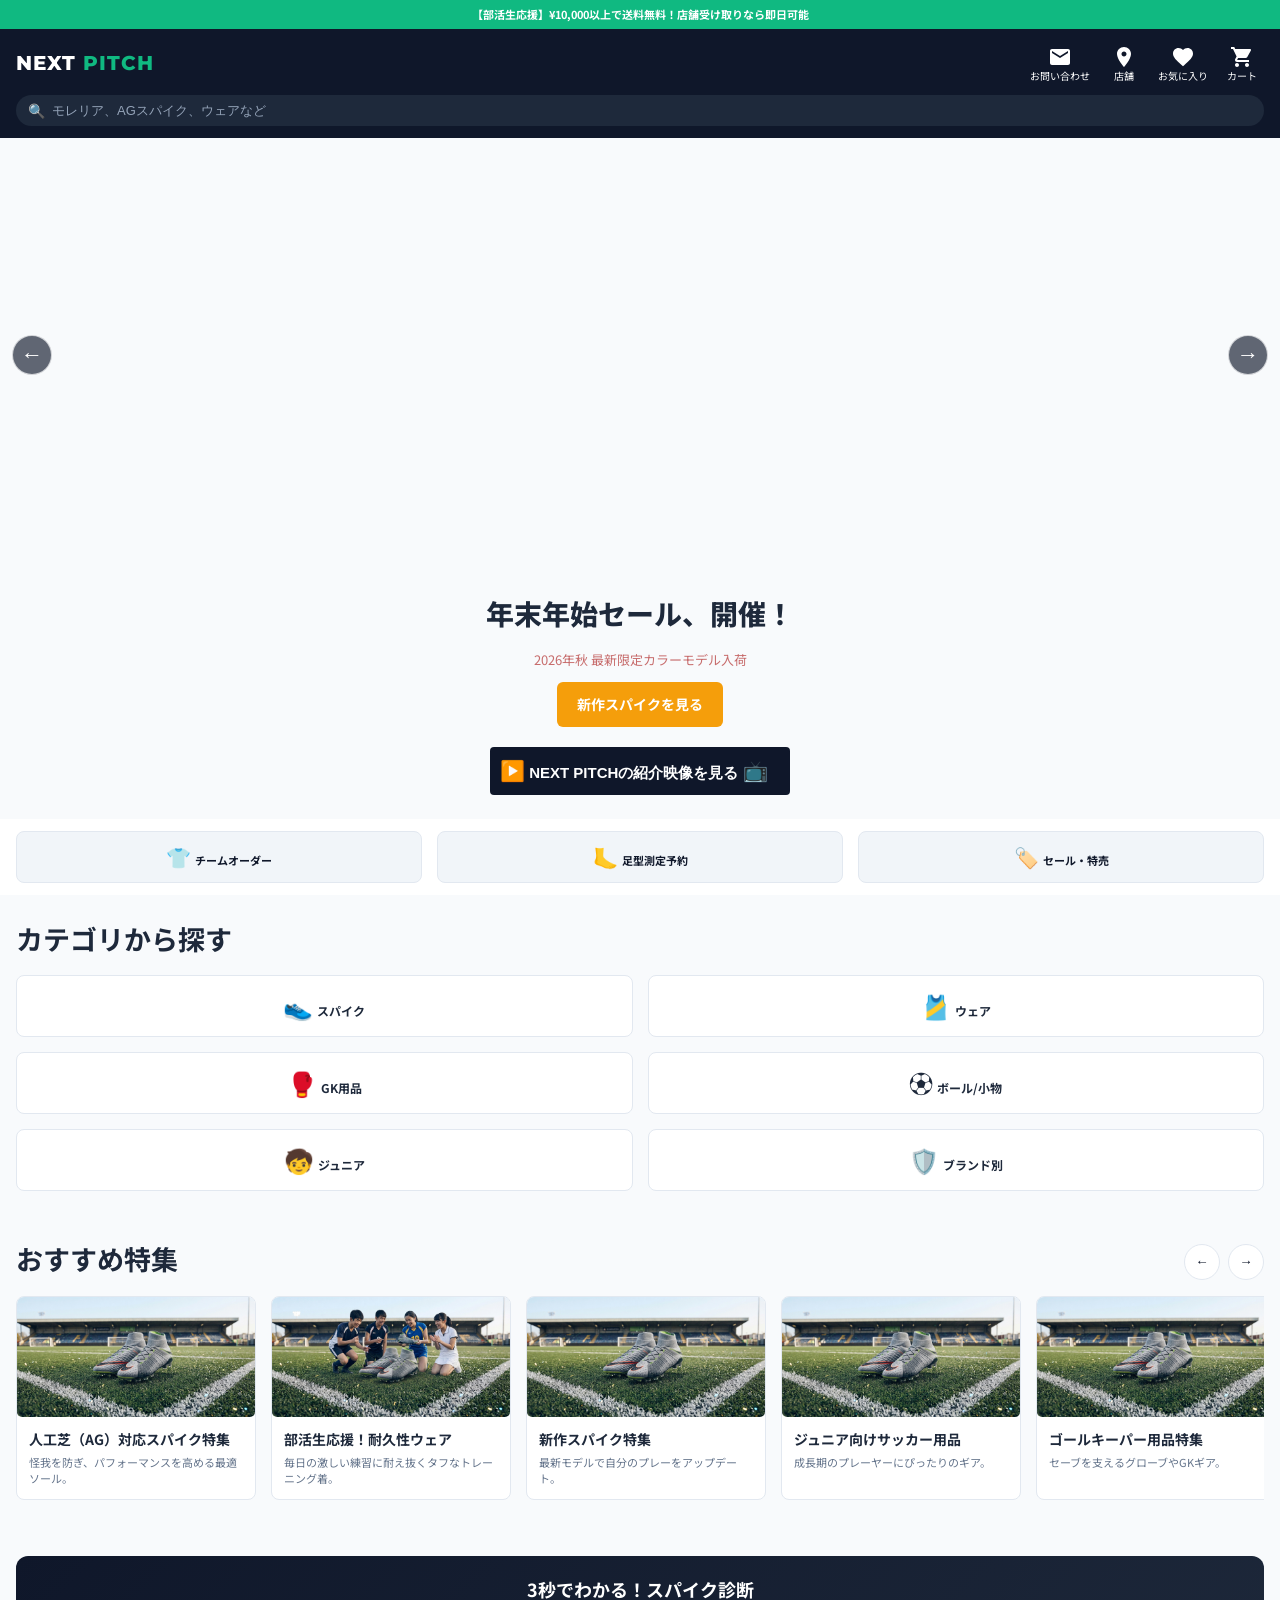
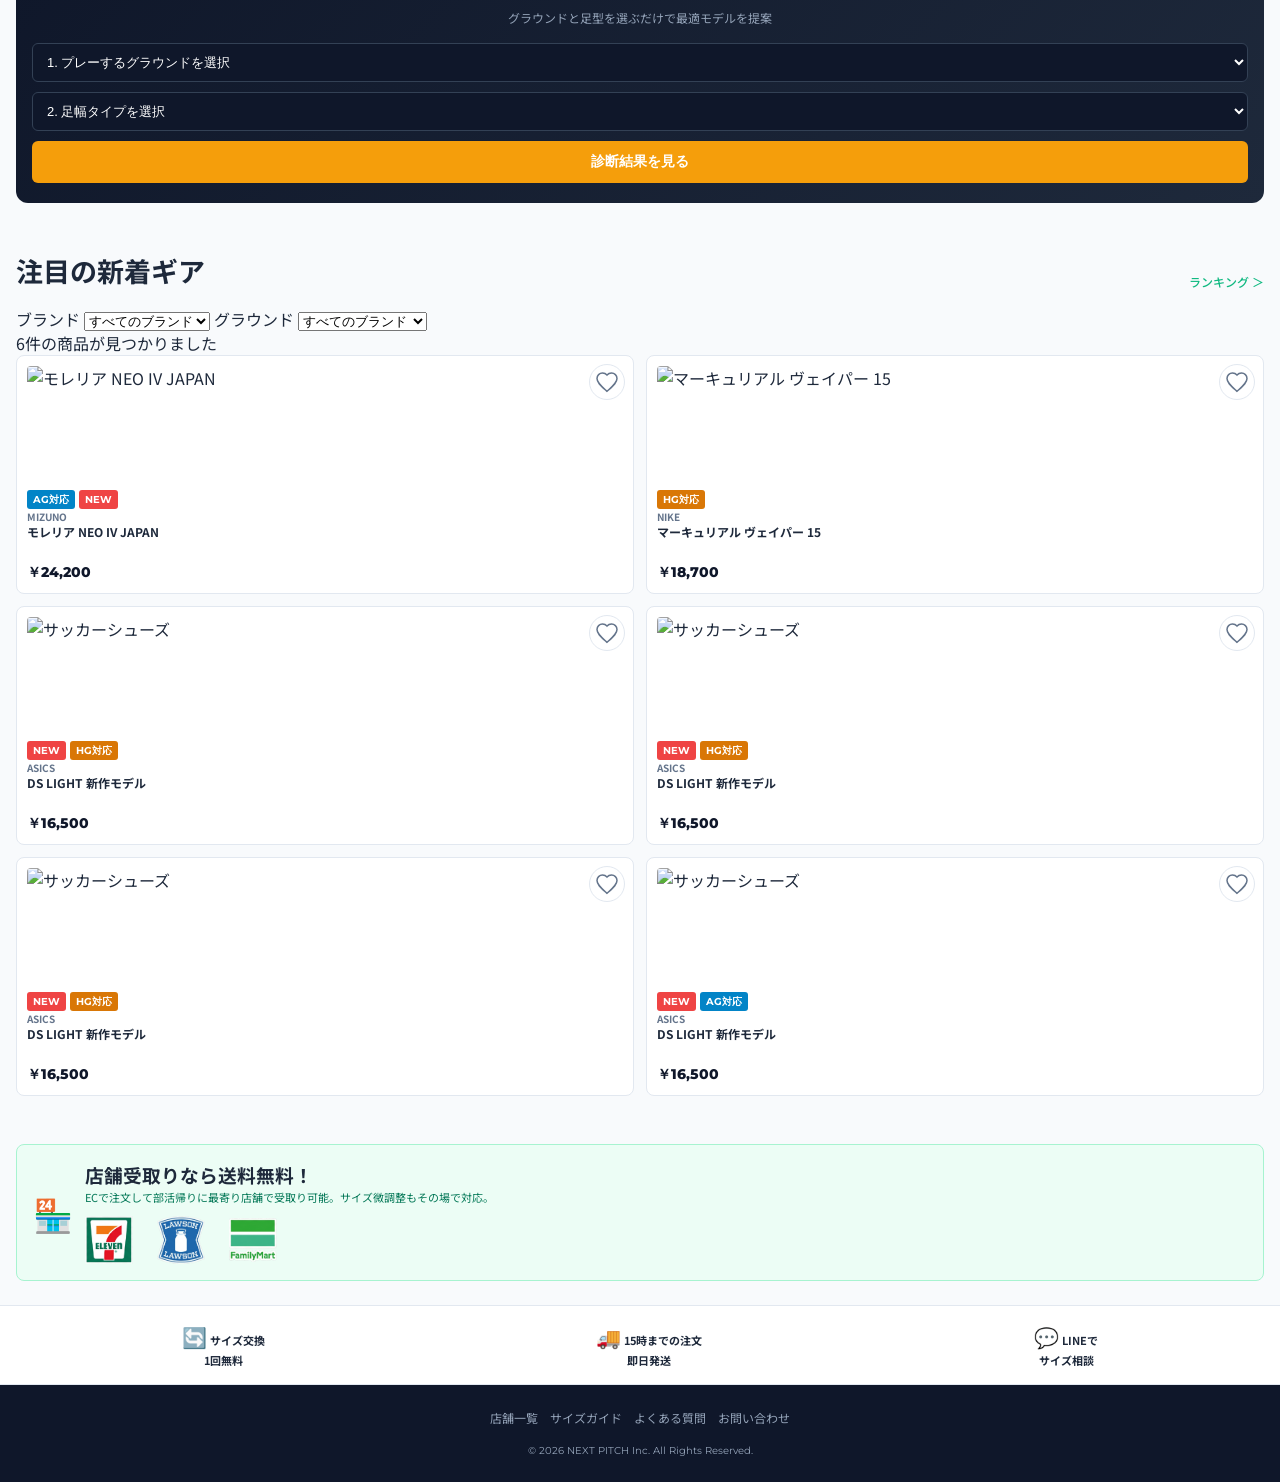
==== commit 56c24be8: "h1のスローガン変更" ====
--- a/index.html
+++ b/index.html
@@ -95,7 +95,8 @@
 
         <div class="hero-actions">
             <!-- .hero-content -->
-            <h1 class="hero-title">一歩目を、変えろ。</h1>
+            <!-- <h1 class="hero-title">一歩目を、変えろ。</h1> -->
+            <h1 class="hero-title">年末年始セール、開催！</h1>
             <p class="hero-subtitle">2026年秋 最新限定カラーモデル入荷</p>
             <a href="#" class="btn btn-primary btn-touch">新作スパイクを見る</a>
             <button id="openVideoBtn" class="open-video-btn">
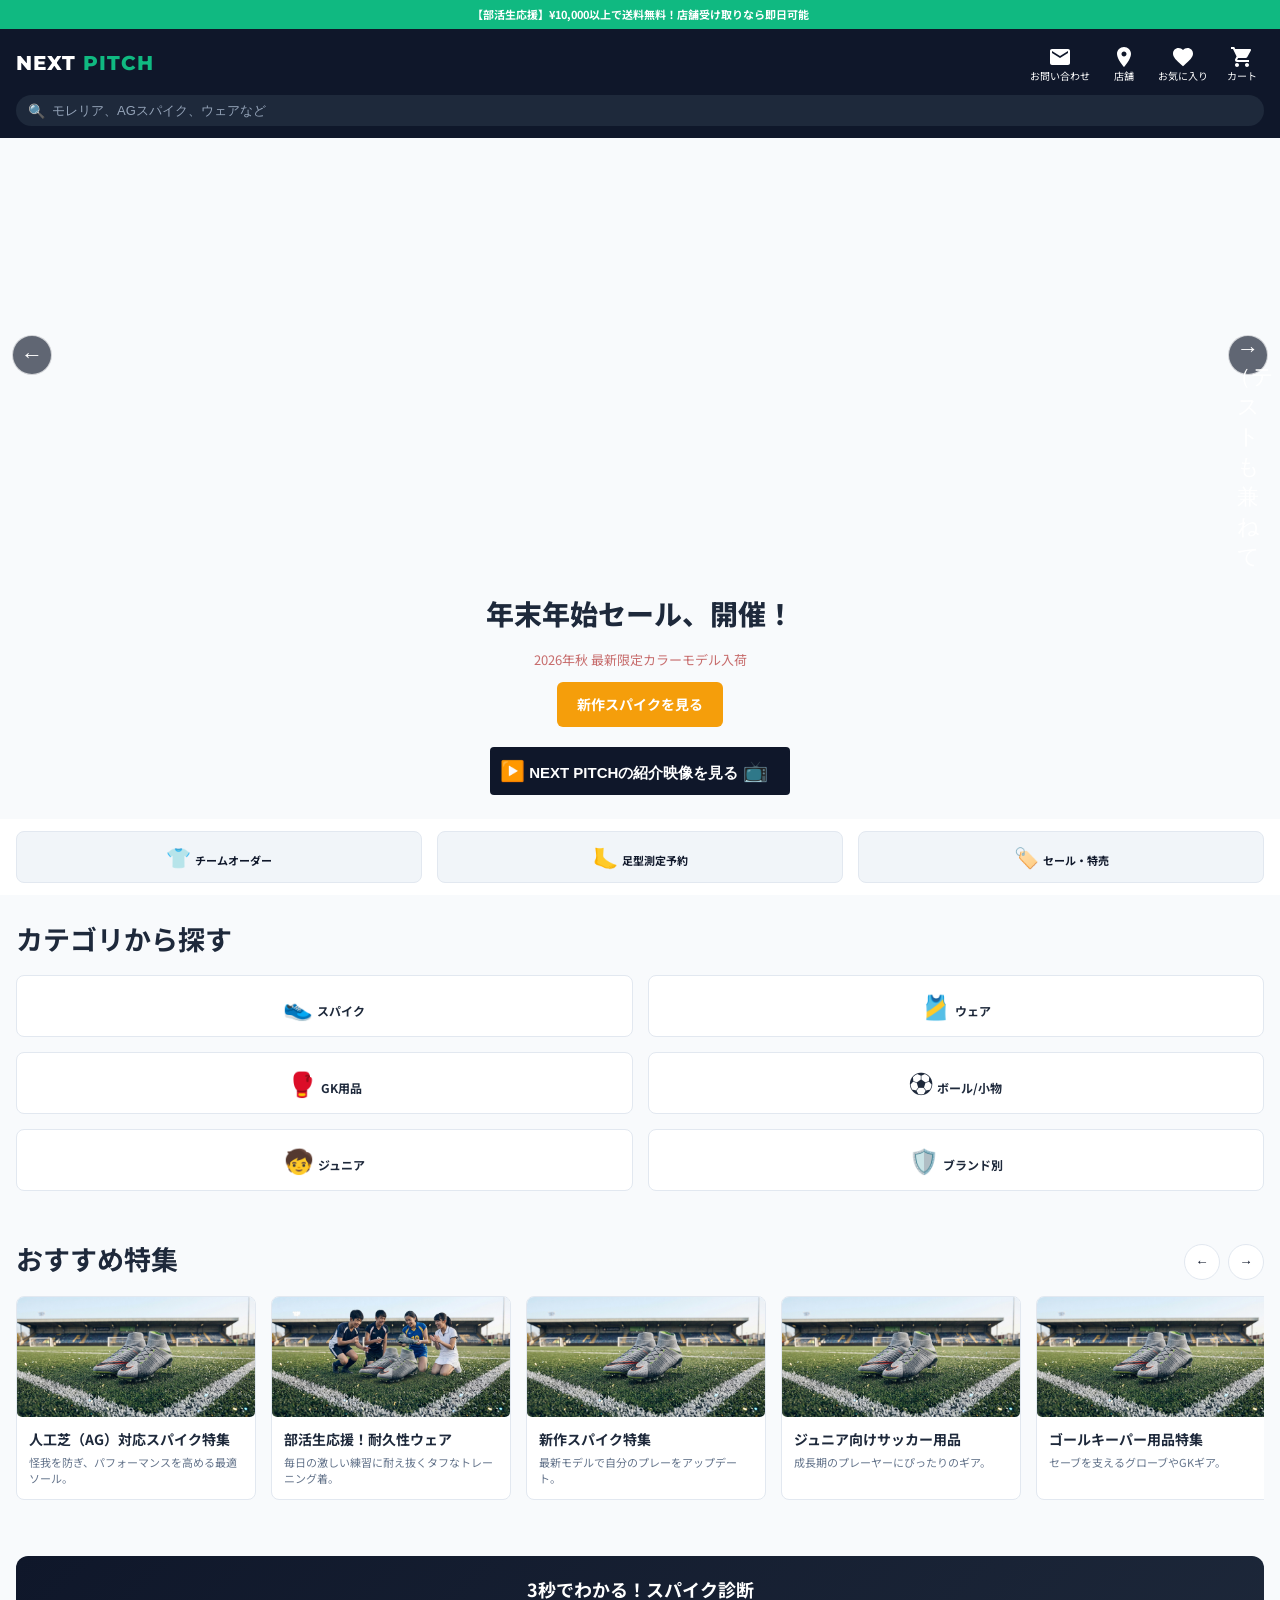
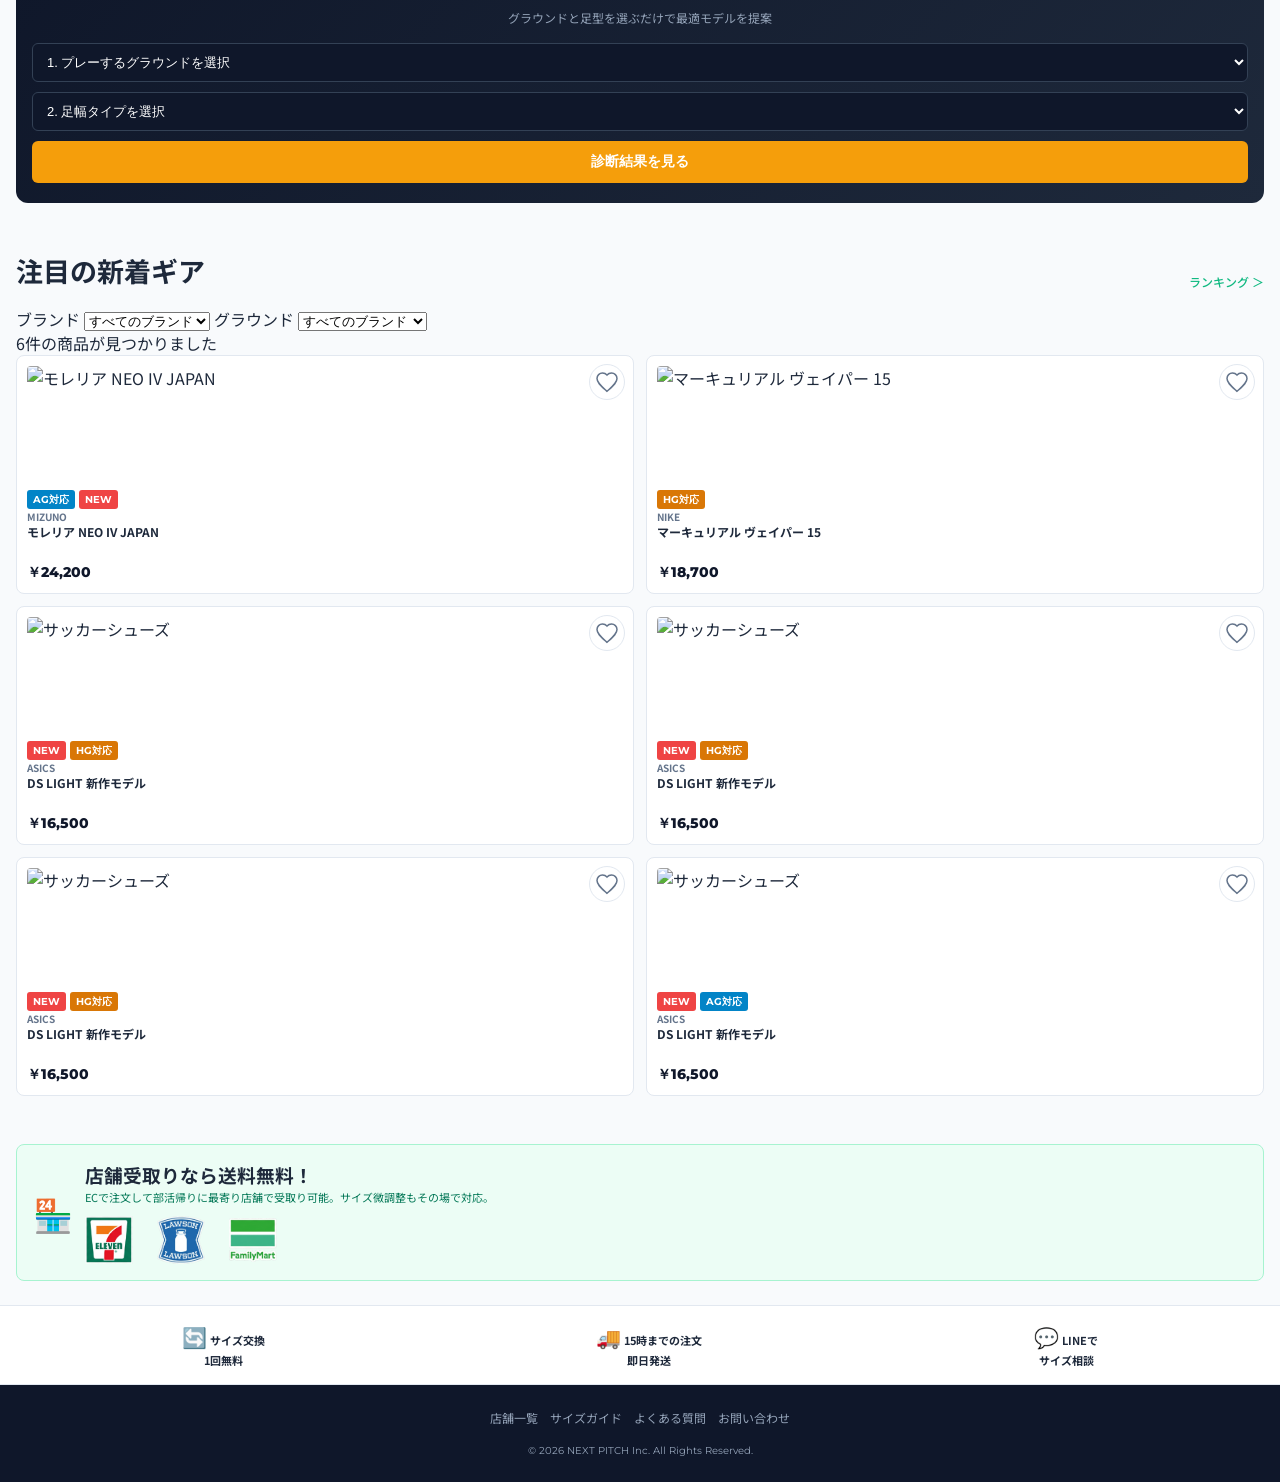
==== commit 39eb496d: "ボタンテスト追加要確認" ====
--- a/index.html
+++ b/index.html
@@ -89,7 +89,7 @@
             </div>
 
             <button type="button" class="hero-prev" aria-label="前の画像へ">←</button>
-            <button type="button" class="hero-next" aria-label="次の画像へ">→</button>
+            <button type="button" class="hero-next" aria-label="次の画像へ">→（テストも兼ねてます。）</button>
             <div class="swiper-pagination hero-pagination"></div>
         </section>
 
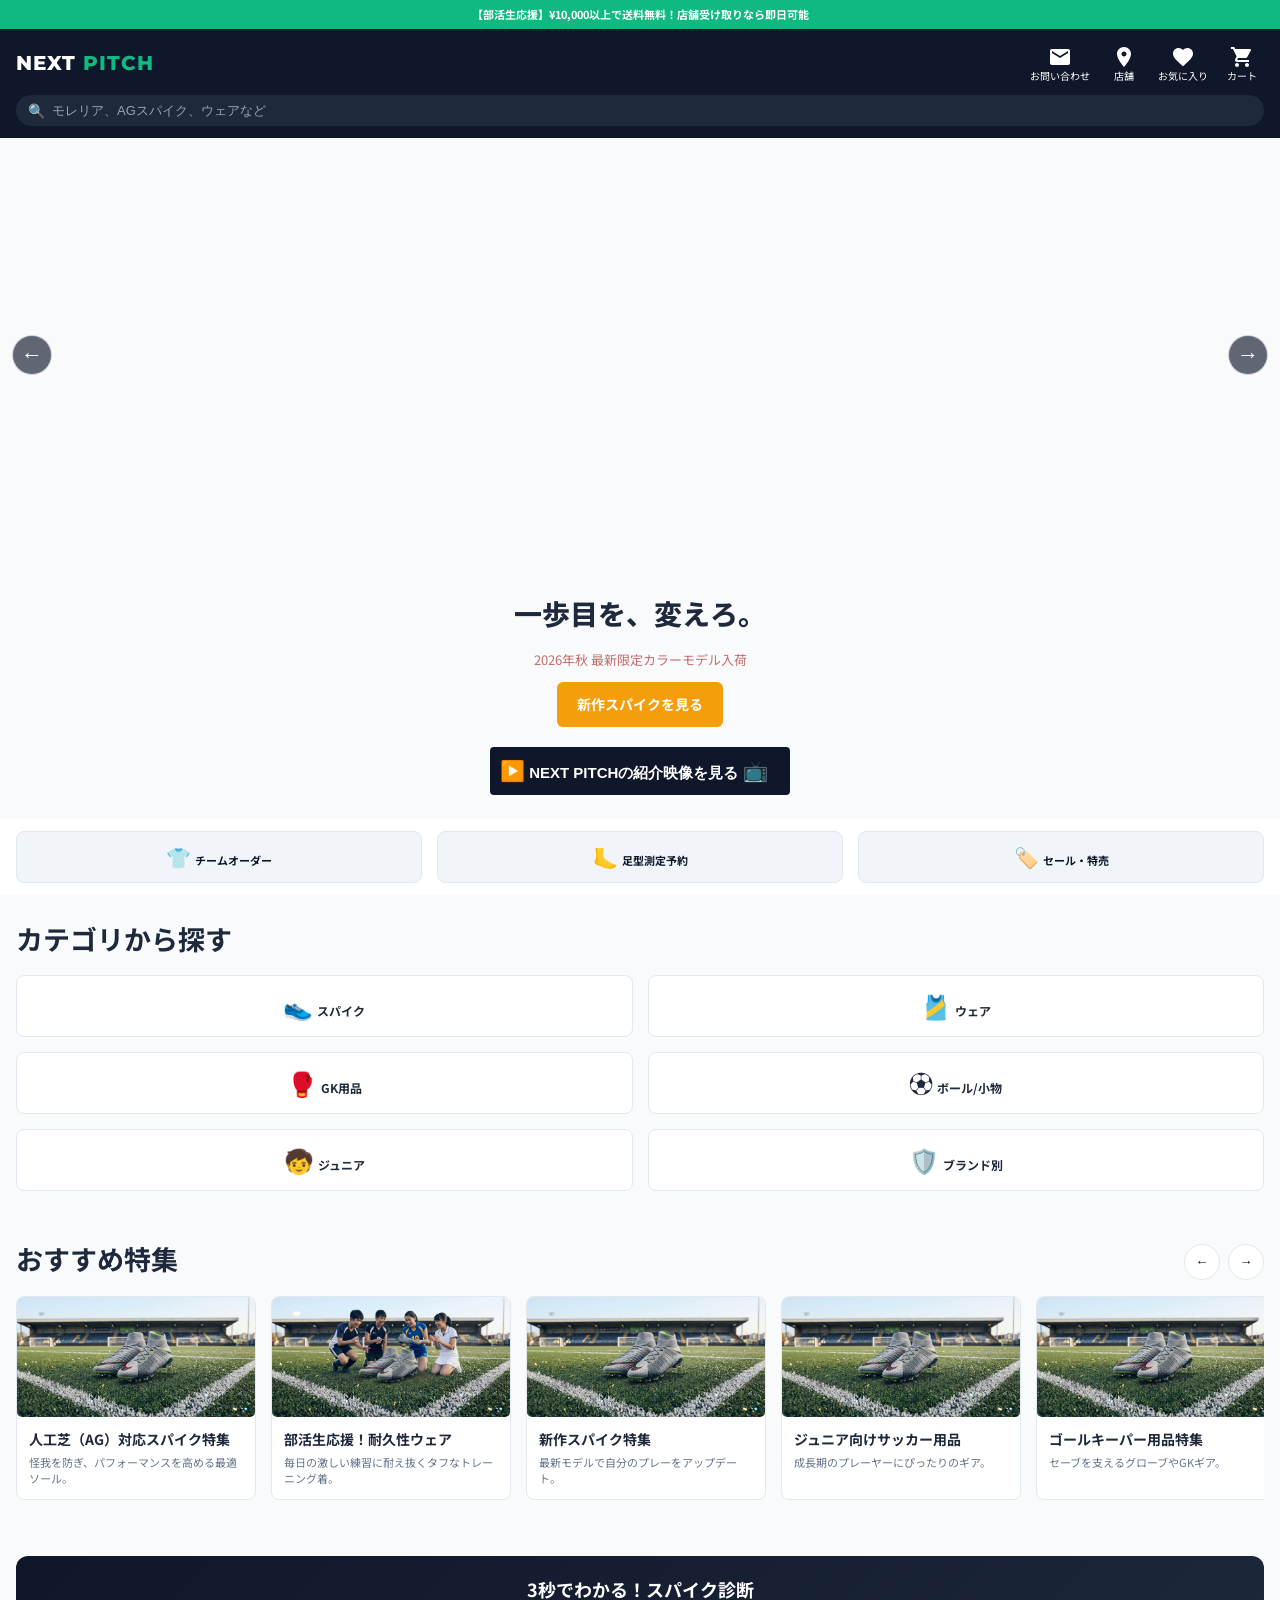
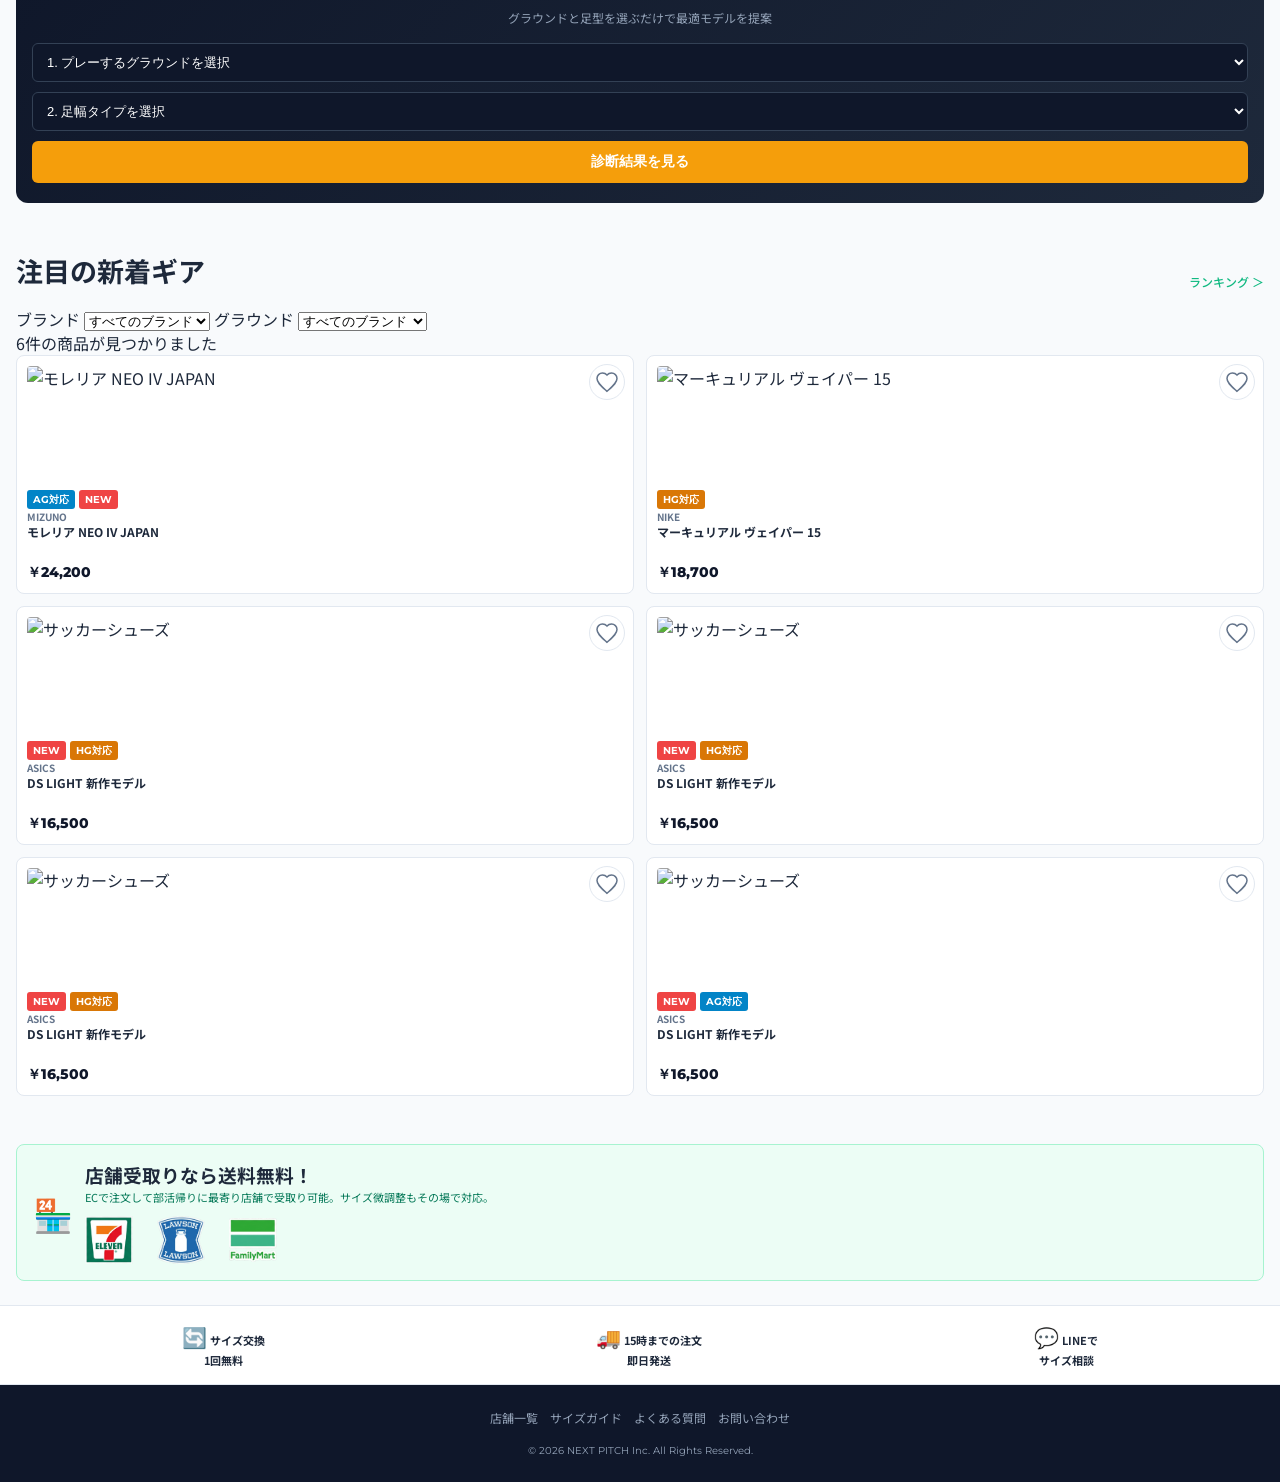
==== commit e76b24bc: "htmlのスローガンとボタンテキストを変更・削除。" ====
--- a/index.html
+++ b/index.html
@@ -89,14 +89,13 @@
             </div>
 
             <button type="button" class="hero-prev" aria-label="前の画像へ">←</button>
-            <button type="button" class="hero-next" aria-label="次の画像へ">→（テストも兼ねてます。）</button>
+            <button type="button" class="hero-next" aria-label="次の画像へ">→</button>
             <div class="swiper-pagination hero-pagination"></div>
         </section>
 
         <div class="hero-actions">
             <!-- .hero-content -->
-            <!-- <h1 class="hero-title">一歩目を、変えろ。</h1> -->
-            <h1 class="hero-title">年末年始セール、開催！</h1>
+            <h1 class="hero-title">一歩目を、変えろ。</h1>
             <p class="hero-subtitle">2026年秋 最新限定カラーモデル入荷</p>
             <a href="#" class="btn btn-primary btn-touch">新作スパイクを見る</a>
             <button id="openVideoBtn" class="open-video-btn">
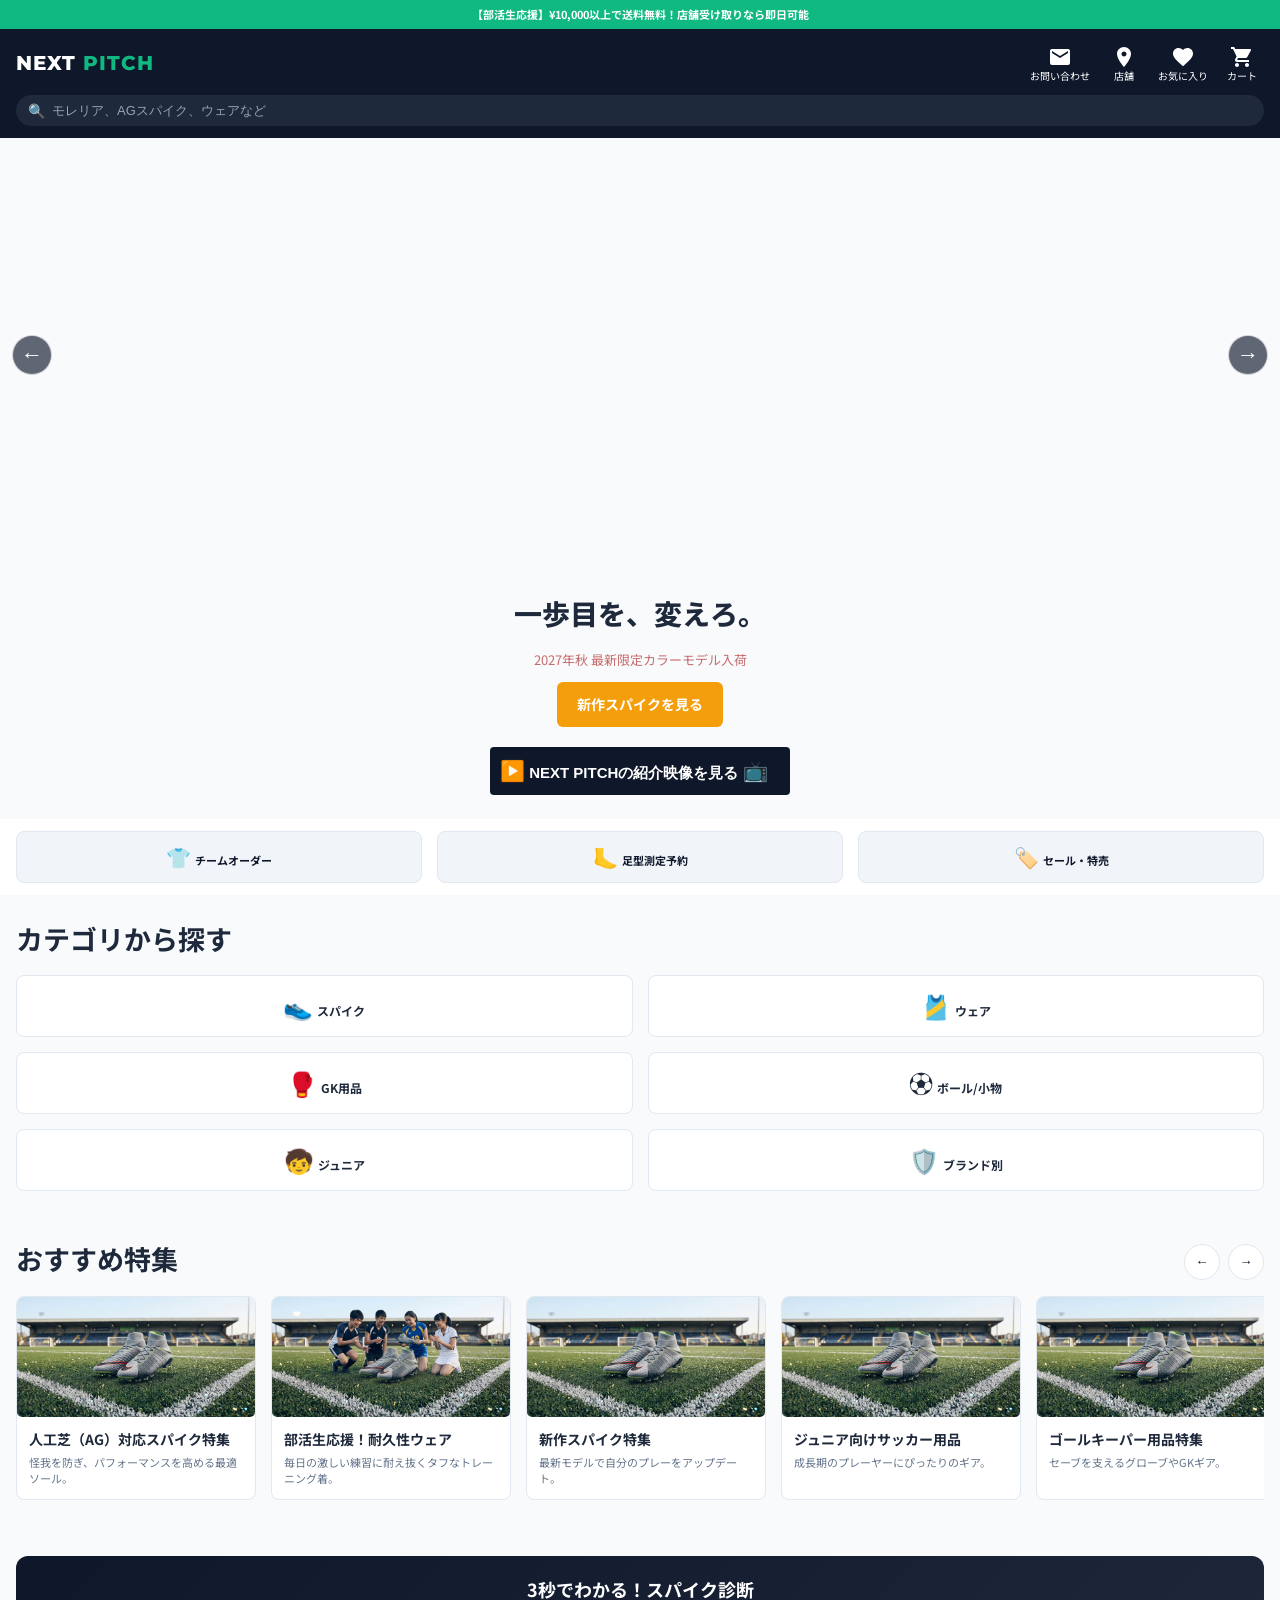
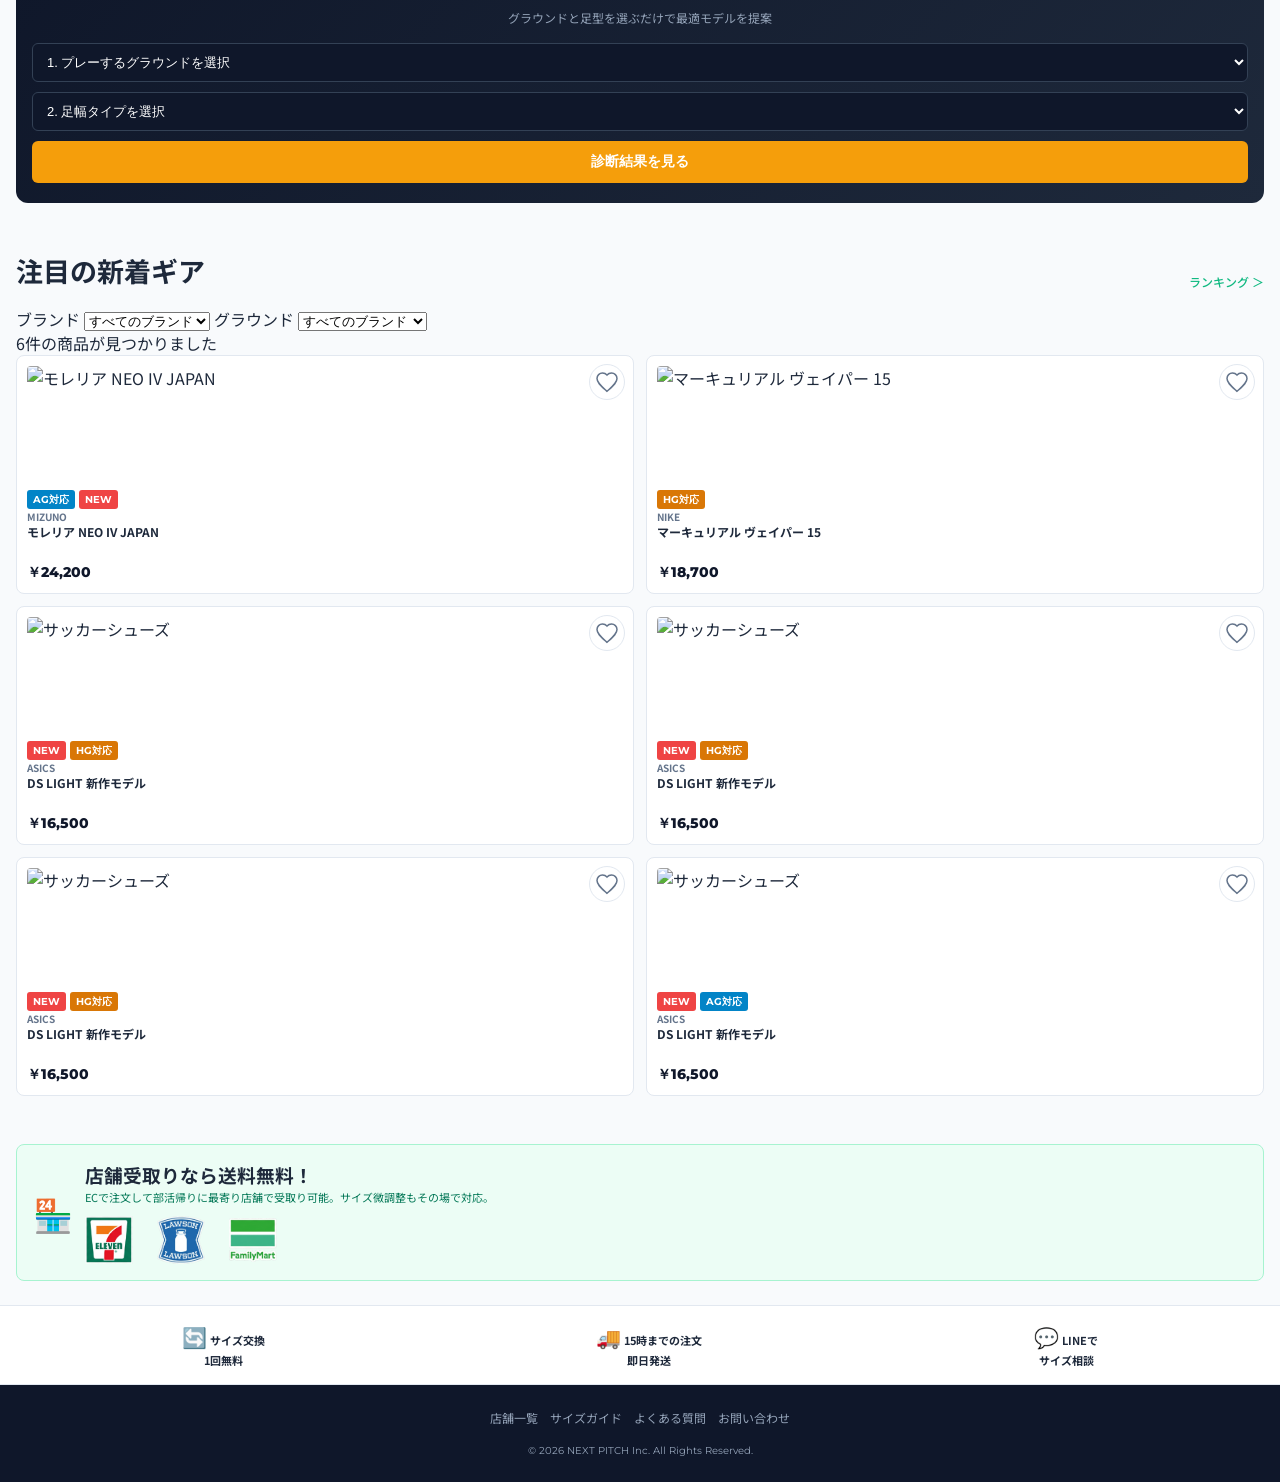
==== commit c68bbde2: "年数変更" ====
--- a/index.html
+++ b/index.html
@@ -96,7 +96,7 @@
         <div class="hero-actions">
             <!-- .hero-content -->
             <h1 class="hero-title">一歩目を、変えろ。</h1>
-            <p class="hero-subtitle">2026年秋 最新限定カラーモデル入荷</p>
+            <p class="hero-subtitle">2027年秋 最新限定カラーモデル入荷</p>
             <a href="#" class="btn btn-primary btn-touch">新作スパイクを見る</a>
             <button id="openVideoBtn" class="open-video-btn">
                 <span class="video-logo">▶️</span>
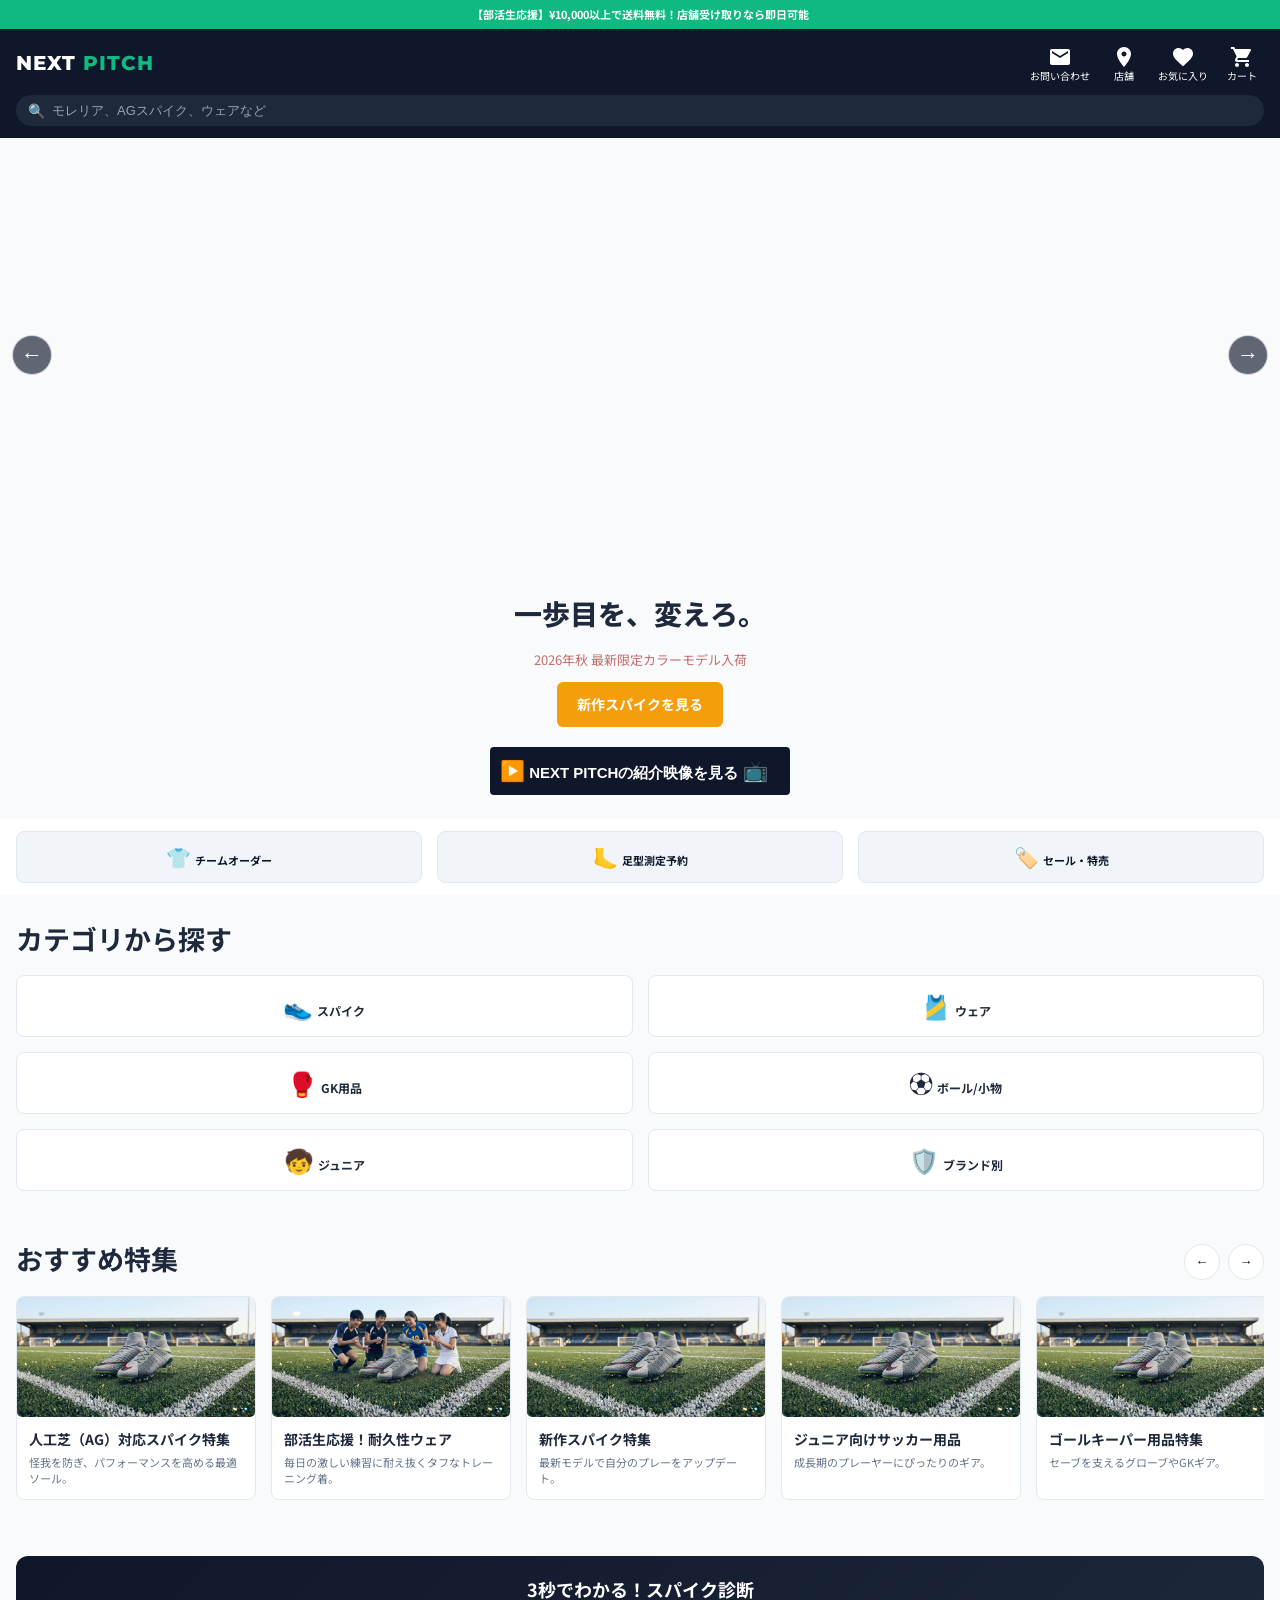
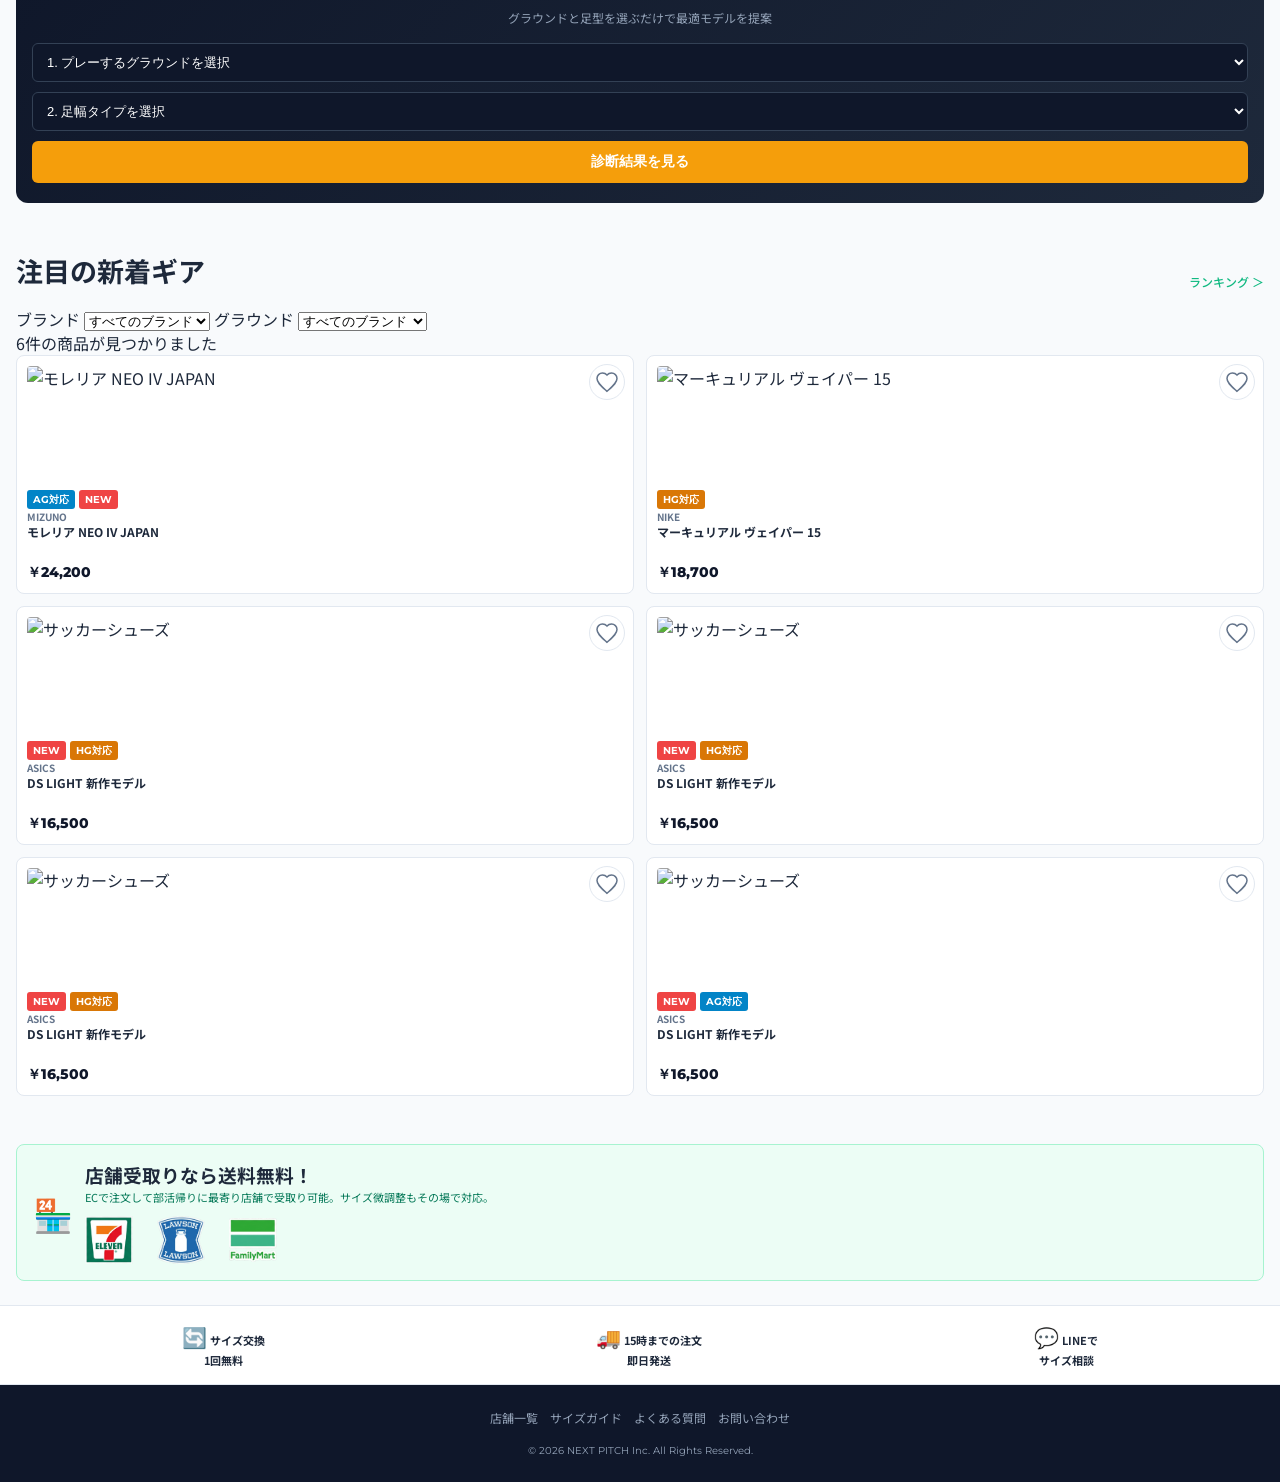
==== commit fbc56296: "年数を2026年に変更。" ====
--- a/index.html
+++ b/index.html
@@ -96,7 +96,7 @@
         <div class="hero-actions">
             <!-- .hero-content -->
             <h1 class="hero-title">一歩目を、変えろ。</h1>
-            <p class="hero-subtitle">2027年秋 最新限定カラーモデル入荷</p>
+            <p class="hero-subtitle">2026年秋 最新限定カラーモデル入荷</p>
             <a href="#" class="btn btn-primary btn-touch">新作スパイクを見る</a>
             <button id="openVideoBtn" class="open-video-btn">
                 <span class="video-logo">▶️</span>
